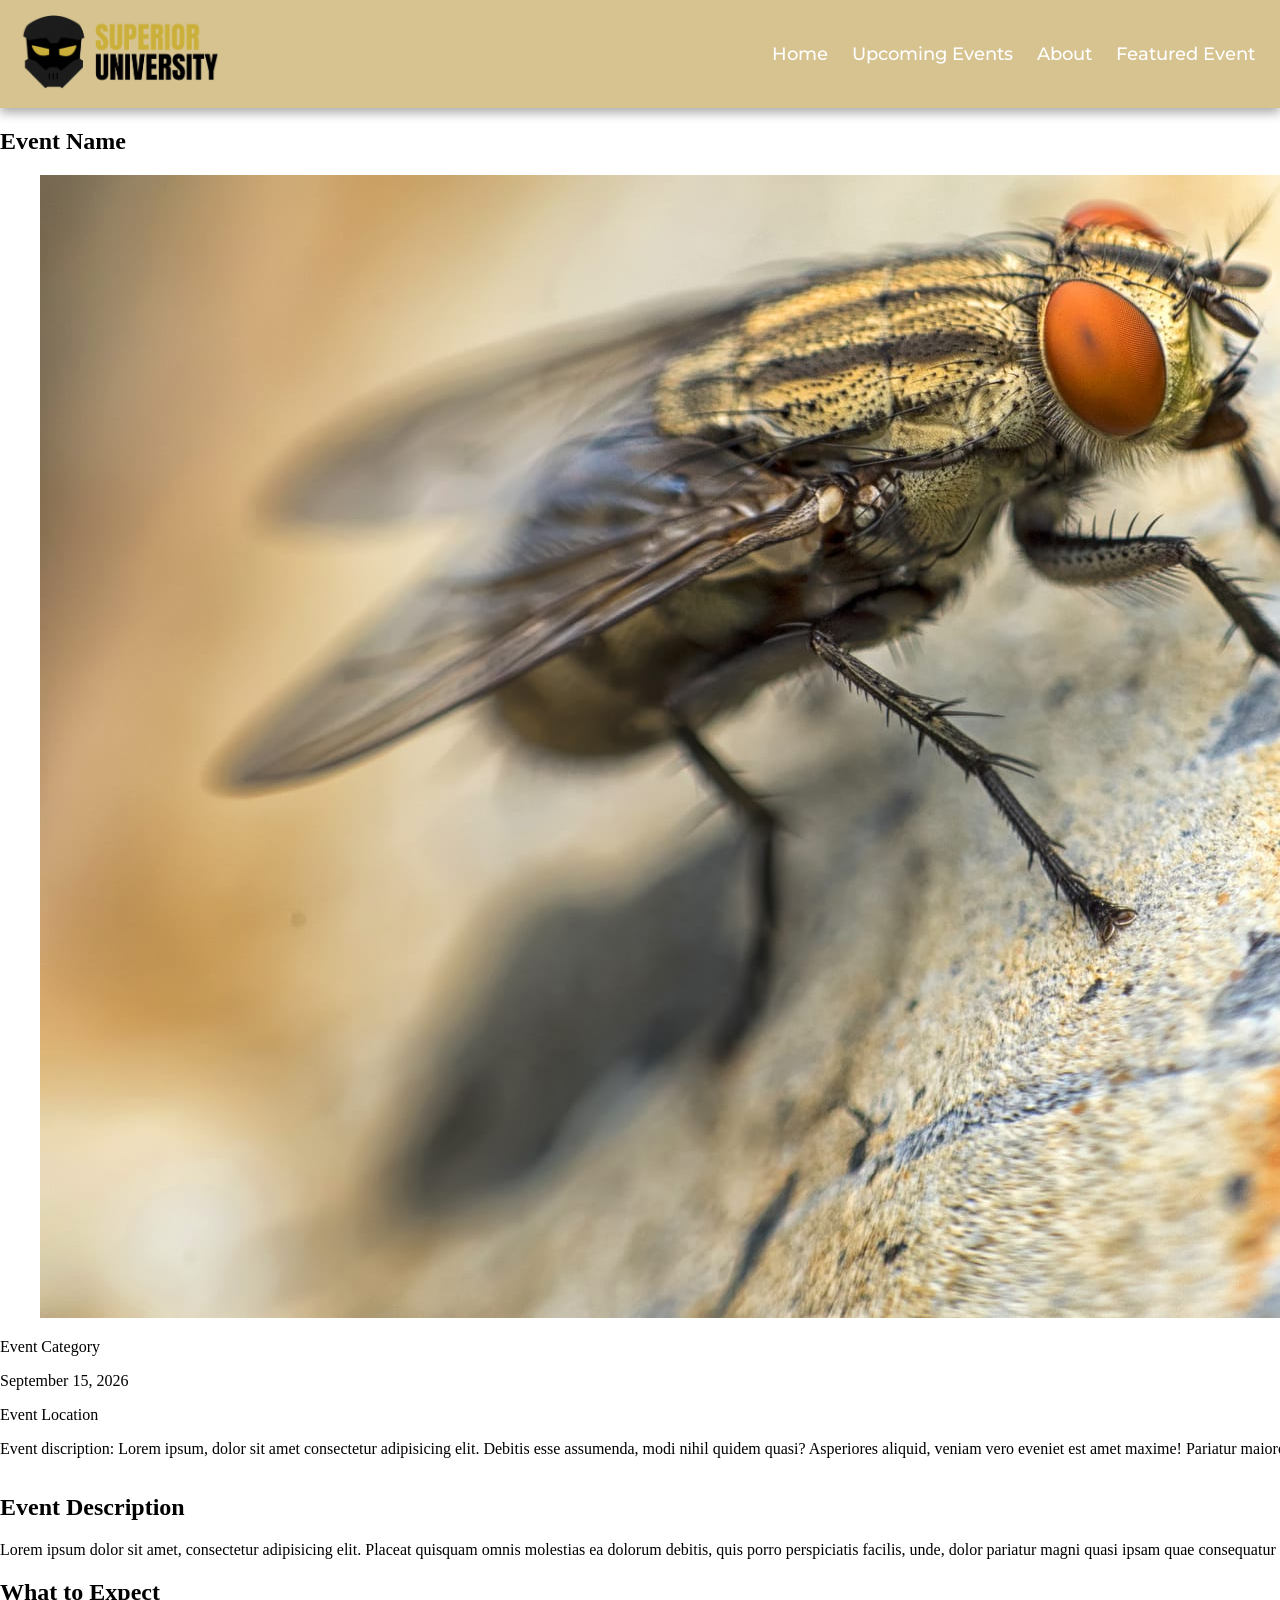
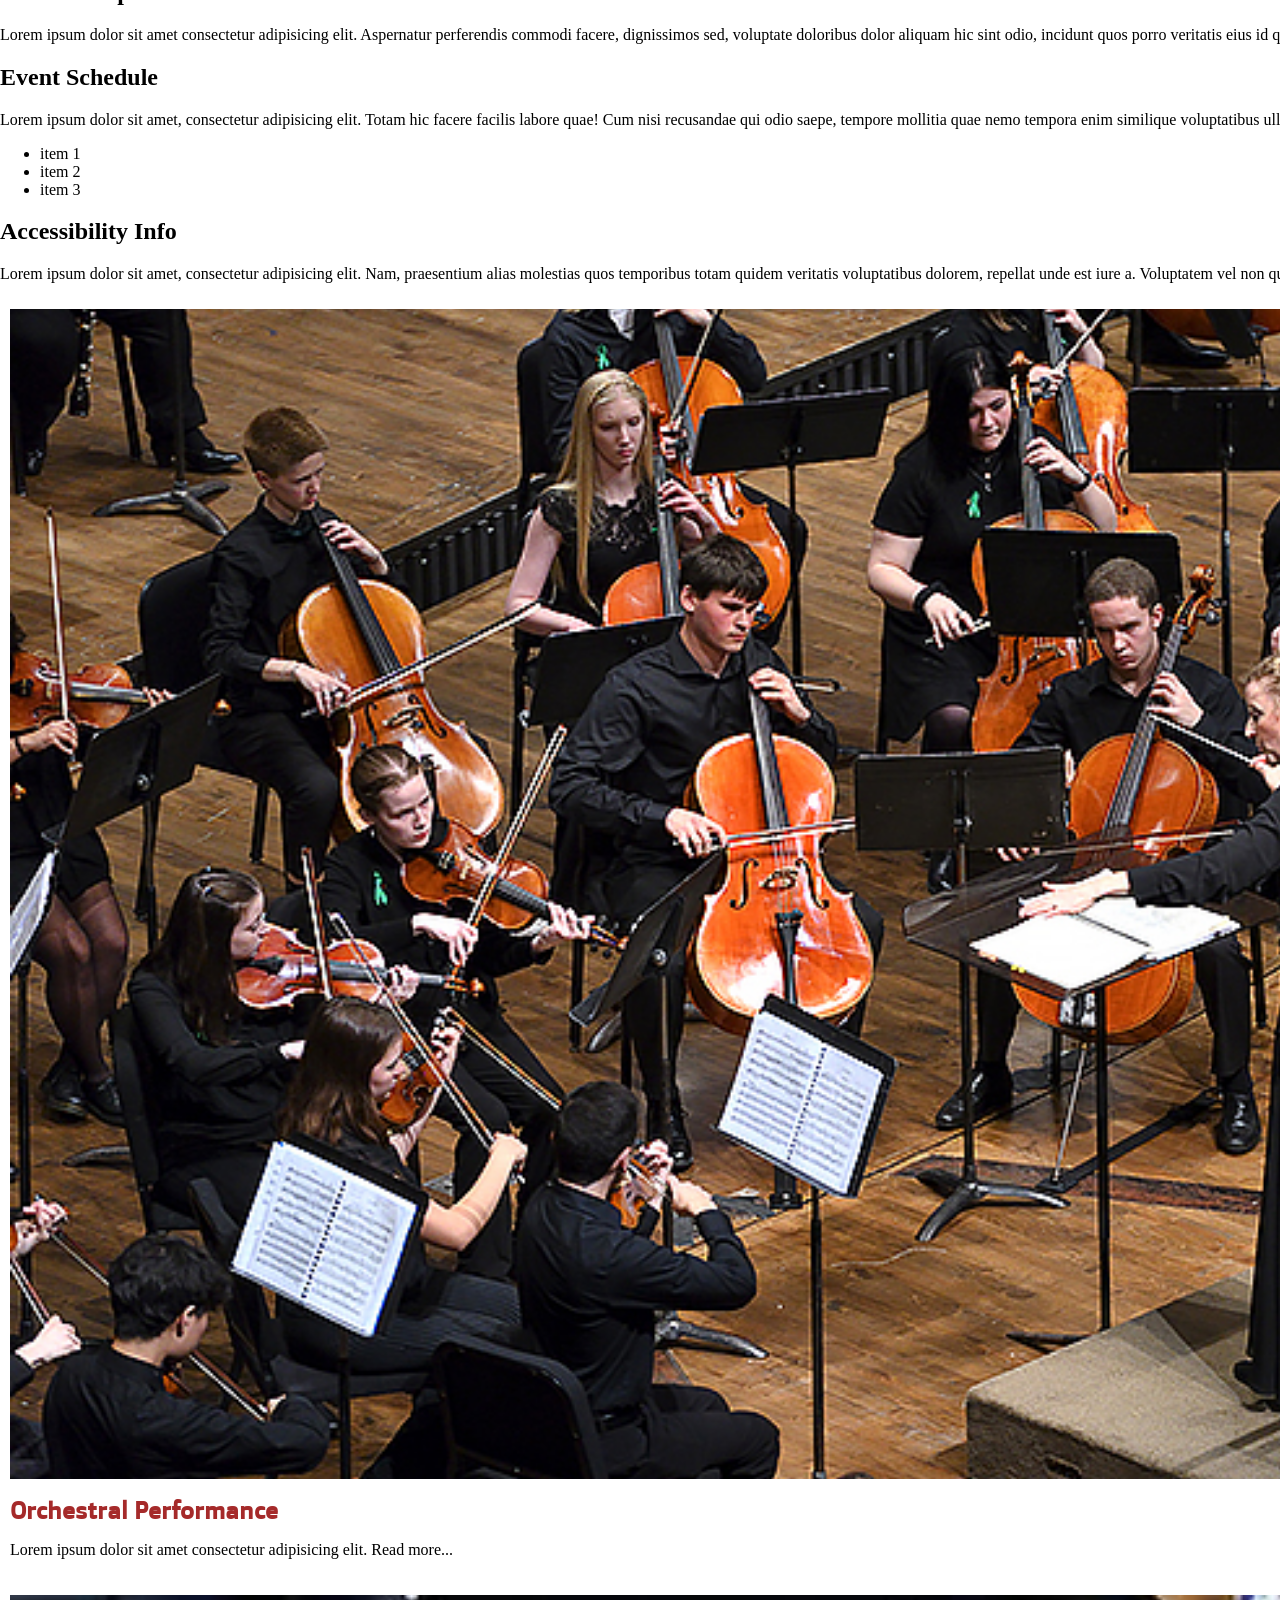
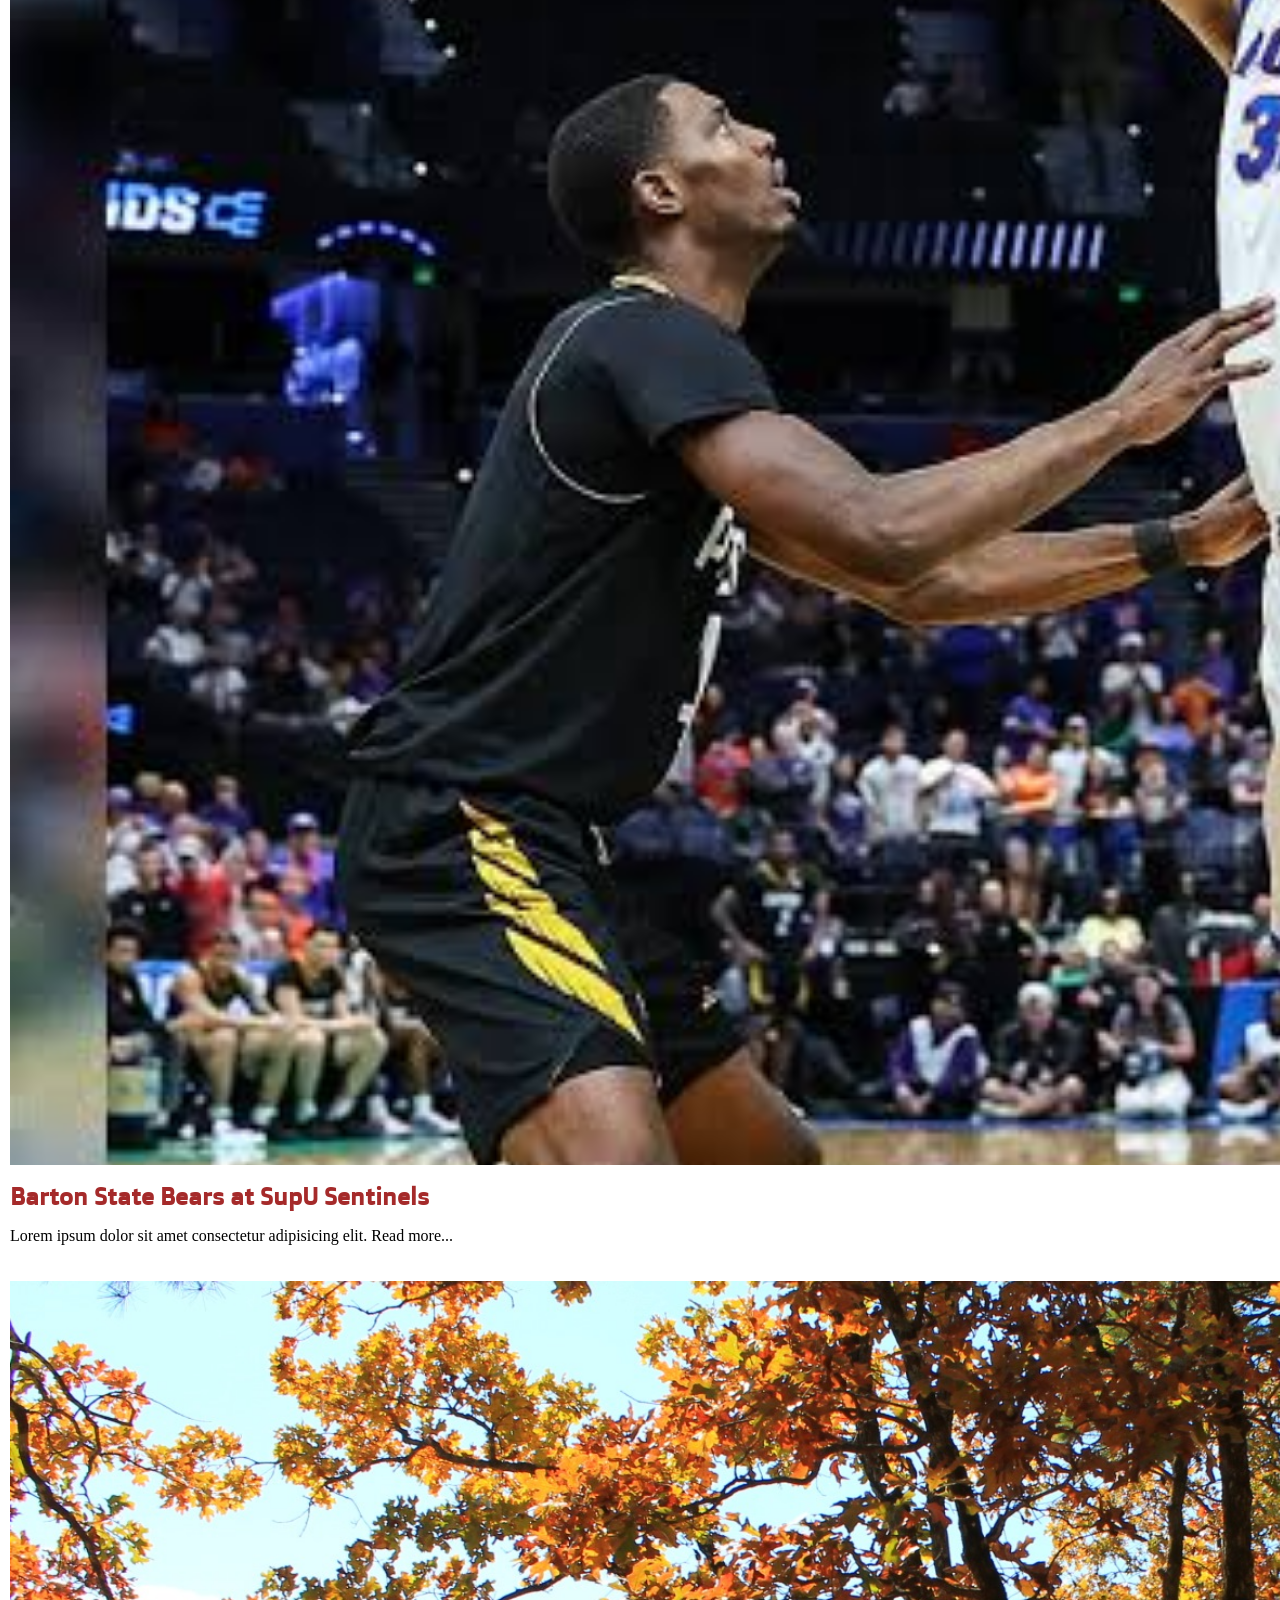
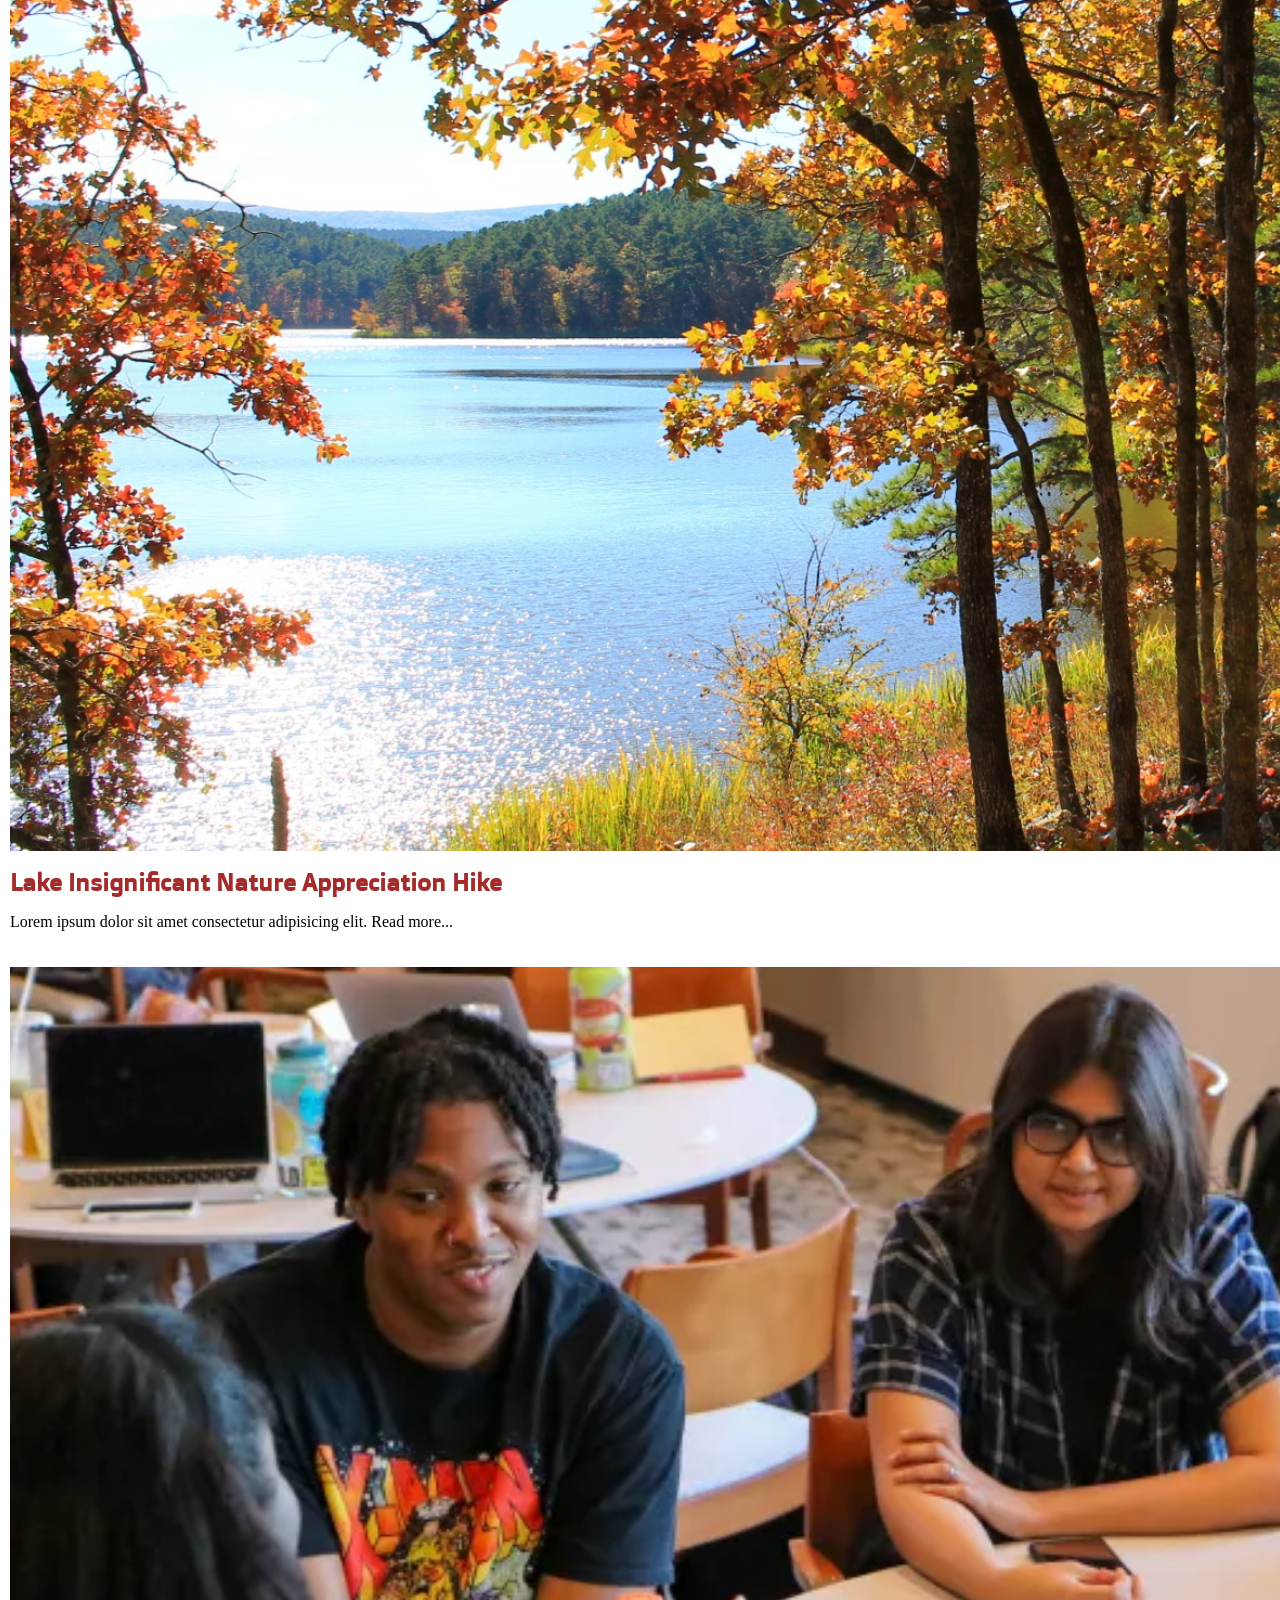
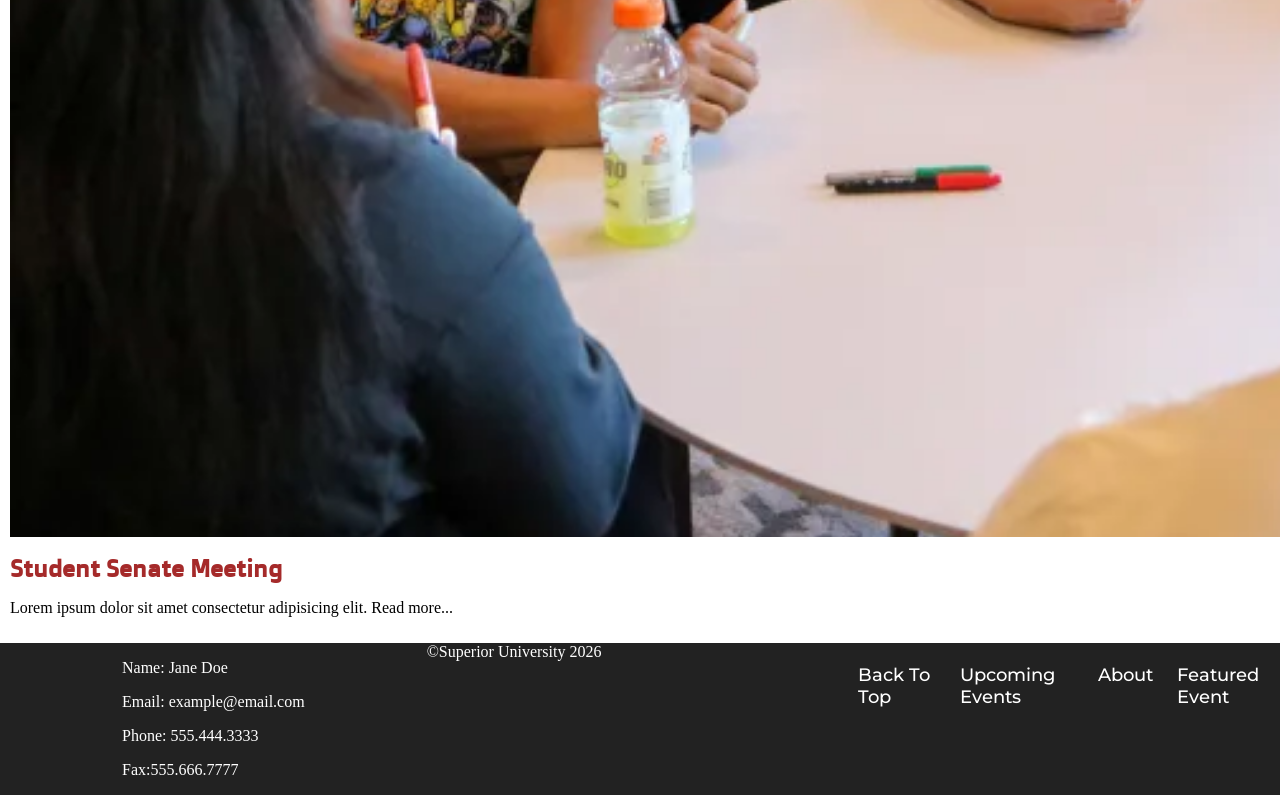
==== event.html @ ee47ea8d "Add main content column" ====
<!DOCTYPE html>
<html lang="en">

<head>

    <meta charset="UTF-8">
    <meta name="viewport" content="width=device-width, initial-scale=1.0">

    <title>Home | Superior University</title>

    <link rel="icon" type="image/png" href="images/favicon.png">
    <link rel="stylesheet" href="css/styles.css">

</head>

<body class="page-layout">

    <header>

        <nav>

            <div class="nav-logo">
                <a href="index.html" aria-label="Go to home page">

                    <img src="images/logo.png" alt="Site logo">

                </a>
            </div>

            <ul class="header-nav nav-links">
                <li><a href="#hero-section">Home</a></li>
                <li><a href="#upcoming-events">Upcoming Events</a></li>
                <li><a href="#about-section">About</a></li>
                <li><a href="event.html">Featured Event</a></li>
            </ul>

        </nav>

    </header>

    <main>

        <section class="event-intro">
            <h1>Event Name</h1>
            <figure>
                <img src="images/fly.jpg">
            </figure>
            <p>Event Category</p>
            <time datetime="2026-09-15T15:30">September 15, 2026</time>
            <p>Event Location</p>
            <p>
                Event discription: Lorem ipsum, dolor sit amet consectetur adipisicing elit.
                Debitis esse assumenda, modi nihil quidem quasi? Asperiores aliquid, veniam vero eveniet est amet
                maxime!
                Pariatur maiores architecto molestias velit nostrum unde.
            </p>
        </section>

        <section class="event-details">

            <div class="event-content-wrapper wrapper">

                <article class="event-content grid-item">

                    <!-- EVENT DESCRIPTION SECTION -->
                    <section class="event-description">

                        <h2>Event Description</h2>
                        <p>
                            Lorem ipsum dolor sit amet, consectetur adipisicing elit.
                            Placeat quisquam omnis molestias ea dolorum debitis, quis porro perspiciatis facilis, unde,
                            dolor pariatur magni quasi ipsam quae consequatur commodi totam alias?
                        </p>

                    </section>

                    <!-- WHAT TO EXPECT SECTION -->
                    <section class="expectations-section">

                        <h2>What to Expect</h2>
                        <p>
                            Lorem ipsum dolor sit amet consectetur adipisicing elit.
                            Aspernatur perferendis commodi facere, dignissimos sed, voluptate doloribus dolor aliquam
                            hic sint odio, incidunt quos porro veritatis eius id quod ullam officiis!
                        </p>

                    </section>

                    <!-- EVENT SCHEDULE SECTION -->
                    <section class="event-schedule">

                        <h2>Event Schedule</h2>
                        <p>
                            Lorem ipsum dolor sit amet, consectetur adipisicing elit.
                            Totam hic facere facilis labore quae!
                            Cum nisi recusandae qui odio saepe, tempore mollitia quae nemo tempora enim similique
                            voluptatibus ullam totam.
                        </p>

                        <ul>
                            <li>item 1</li>
                            <li>item 2</li>
                            <li>item 3</li>
                        </ul>

                    </section>

                    <!-- ACCESSIBILITY INFO -->
                    <section class="event-accessibility">

                        <h2>Accessibility Info</h2>
                        <p>
                            Lorem ipsum dolor sit amet, consectetur adipisicing elit.
                            Nam, praesentium alias molestias quos temporibus totam quidem veritatis voluptatibus
                            dolorem, repellat unde est iure a.
                            Voluptatem vel non quaerat temporibus laboriosam?
                        </p>

                    </section>

                    <section class="related-events-section">

                        <!-- ORCHESTRAL PERFORMANCE EVENT -->
                        <article class="grid-item event-card-wrapper unfeatured-event">

                            <div class="event-card">

                                <figure>

                                    <img src="images/orchestra.jpg" alt="A woman conducting a symphonic orchestra">

                                </figure>

                                <div class="event-text">
                                    <h2><a href="#">Orchestral Performance</a></h2>
                                    <p>
                                        Lorem ipsum dolor sit amet consectetur adipisicing elit.
                                        <a href="#" class="read-links">Read more...</a>
                                    </p>
                                </div>
                            </div>

                        </article>

                        <!-- BASKETBALL GAME EVENT -->
                        <article class="grid-item event-card-wrapper unfeatured-event">

                            <div class="event-card">

                                <figure>

                                    <img src="images/basketball.jpeg"
                                        alt="Two basketball players on opposing teams, the Sentinels player with the ball">

                                </figure>

                                <div class="event-text">
                                    <h2><a href="#">Barton State Bears at SupU Sentinels</a></h2>
                                    <p>
                                        Lorem ipsum dolor sit amet consectetur adipisicing elit.
                                        <a href="#" class="read-links">Read more...</a>
                                    </p>
                                </div>
                            </div>

                        </article>

                        <!-- GROUP HIKE EVENT -->
                        <article class="grid-item event-card-wrapper unfeatured-event">

                            <div class="event-card">

                                <figure>

                                    <img src="images/hike.jpg" alt="A landscape of a forest around a lake in autumn">

                                </figure>

                                <div class="event-text">
                                    <h2><a href="#">Lake Insignificant Nature Appreciation Hike</a></h2>
                                    <p>
                                        Lorem ipsum dolor sit amet consectetur adipisicing elit.
                                        <a href="#" class="read-links">Read more...</a>
                                    </p>
                                </div>

                            </div>

                        </article>

                        <!-- STUDENT SENATE MEETING EVENT -->
                        <article class="grid-item event-card-wrapper unfeatured-event">

                            <div class="event-card">

                                <figure>

                                    <img src="images/senate.webp"
                                        alt="Students sitting around a table talking together">

                                </figure>

                                <div class="event-text">
                                    <h2><a href="#">Student Senate Meeting</a></h2>
                                    <p>
                                        Lorem ipsum dolor sit amet consectetur adipisicing elit.
                                        <a href="#" class="read-links">Read more...</a>
                                    </p>
                                </div>

                            </div>

                        </article>

                    </section>

                </article>

            </div>

        </section>


    </main>

    <footer>

        <div class="footer-grid-container">

            <div class="contacts-card-wrapper">

                <div class="grid-item contacts-card">

                    <p><span>Name: </span>Jane Doe</p>
                    <p><span>Email: </span>example@email.com</p>
                    <p><span>Phone: </span>555.444.3333</p>
                    <p><span>Fax:</span>555.666.7777</p>

                </div>

            </div>

            <div class="grid-item copyright-card">

                &copy;Superior University 2026

            </div>

            <div class="grid-item navbar-card">

                <ul class="footer-nav nav-links">
                    <li><a href="#hero-section">Back to Top</a></li>
                    <li><a href="#upcoming-events">Upcoming Events</a></li>
                    <li><a href="#about-section">About</a></li>
                    <li><a href="event.html">Featured Event</a></li>
                </ul>

            </div>

        </div>

    </footer>

</body>

</html>
---- css/styles.css ----
@import url('https://fonts.googleapis.com/css2?family=Doppio+One&family=Montserrat:ital,wght@0,100..900;1,100..900&family=Roboto:ital,wght@0,100..900;1,100..900&display=swap');

/* PAGE LAYOUT STYLING */
.page-layout {

  padding: 0;
  margin: 0;

  grid-template-areas:
    "navbar"
    "page-content"
    "footer";

}

/* HEADER STYLING */
header {

  grid-area: navbar;
  display: flex;
  position: sticky;
  top: 0;
  z-index: 1000;

}

nav {

  /* Box Model + Dimensions */
  padding: 15px 20px;
  width: 100%;
  display: flex;
  align-items: center;
  box-shadow: 0 5px 10px #00000054;

  /* Colors + Backgrounds */
  background-color: #d6c390;

}

.nav-logo img {

  width: 200px;
  /* placeholder value */

}

/* nav-logo hover? */

.nav-links {

  /* Box Model + Dimensions */
  display: flex;
  gap: 1.5rem;
  padding: 5px;
  justify-content: center;

  /* Typography + Text Styling*/
  list-style: none;

}

.header-nav {

  margin: 0 0 0 auto;

}

.nav-links a {

  /* Typography + Text Styling */
  font-family: 'Montserrat', Arial, Helvetica, sans-serif;
  font-weight: 500;
  font-size: large;
  text-transform: capitalize;
  text-decoration: none;
  color: white;
  animation: filter 0.7s ease;

}

.nav-links a:hover {

  filter: brightness(0.8);

}

/* MAIN CONTENT STYLING */
main {

  display: grid;
  grid-area: page-content;
  grid-template-areas:
    "hero-section"
    "upcoming-events"
    "about-section";

}

.grid-item {

  position: relative;
  overflow: hidden;

}

/* HERO SECTION STYLING */
.hero-section {

  padding: 0;
  margin: 30px 60px 15px;
  max-height: 400px;

  display: grid;
  grid-area: hero-section;
  grid-template-columns: minmax(0 1fr) minmax(0 3fr);
  grid-template-areas:
    "hero-img hero-text";
  column-gap: 40px;

  background-color: #1d1d1d;

}

.hero-img-wrapper {

  margin: 0;
  padding: 0;

  display: block;
  width: 100%;
  height: 100%;

  grid-area: hero-img;

}

.hero-img-wrapper img {

  display: block;
  width: 100%;
  height: 100%;
  object-fit: cover;

}

.hero-text-wrapper {

  grid-area: hero-text;
  display: block;
  color: white;

}

/* UPCOMING EVENTS STYLING */
.upcoming-events {

  display: grid;
  padding: 0;
  margin: 30px 120px 15px;
  width: calc(100% - 240px);


  grid-area: upcoming-events;
  grid-template-columns: repeat(4, 1fr);
  grid-template-rows: repeat(4, minmax(0, 1fr));
  column-gap: 40px;

}

.event-card-wrapper {

  display: block;
  width: 100%;
  height: 100%;
  padding: 10px;

}

#featured-event {

  grid-column: 1 / span 4;
  grid-row: 1 / span 4;

}

#featured-event figure {

max-height: 300px;

}

.unfeatured-event {

  grid-column: auto;
  grid-row: auto;

}

.event-card {

  display: flex;
  flex-direction: column;
  gap: 1rem;
  height: 100%;
  justify-content: top;

}

.event-card figure {

  width: 100%;
  aspect-ratio: 16 / 9;
  margin: 0;
  overflow: hidden;

}

.event-card figure img {

  display: block;
  width: 100%;
  height: 100%;
  object-fit: cover;

}

.event-text h2 {

  margin: 0;

}

.event-text h2 a {

  text-decoration: none;
  font-family: 'Doppio One', Arial, Helvetica, sans-serif;
  color: brown;

}

.event-text p a {

  text-decoration: none;
  color: black;

}

/* ABOUT SECTION STYLING */
.about-section-wrapper {

  background-color: #d6c390;

}

.about-section {

  display: grid;
  margin: 15px 60px 30px;
  grid-area: about-section;
  grid-template-columns: 2fr 1fr;
  column-gap: 20px;

}

.benefits-grid-container {

  display: grid;
  grid-column: 2;
  grid-row: 1;
  grid-template-rows: repeat(3, 1fr);

}

.about-card {

  grid-column: 1;
  grid-row: 1;
  display: block;

}

.benefit-card {

  display: block;

}

/* FOOTER STYLING */
footer {

  grid-area: footer;
  background-color: #222222;
  gap: 10px;
  color: white;

}

.footer-grid-container {

  display: grid;
  grid-template-columns: repeat(3, 1fr);

}

.contacts-card-wrapper {

  display: flex;
  grid-column: 1;
  align-items: center;
  justify-content: center;

}

.copyright-card {

  grid-column: 2;

}

.navbar-card {

  display: flex;
  flex-direction: column;
  grid-column: 3;

}

/* MEDIA QUERIES */
@media (max-width: 700px) {

  .upcoming-events {

    width: calc(100% - 30px);
    margin: 30px 15px 15px;
    grid-template-columns: 1fr;
    grid-template-rows: none;

  }

  #featured-event {

    grid-column: auto;
    grid-row: auto;

  }

}
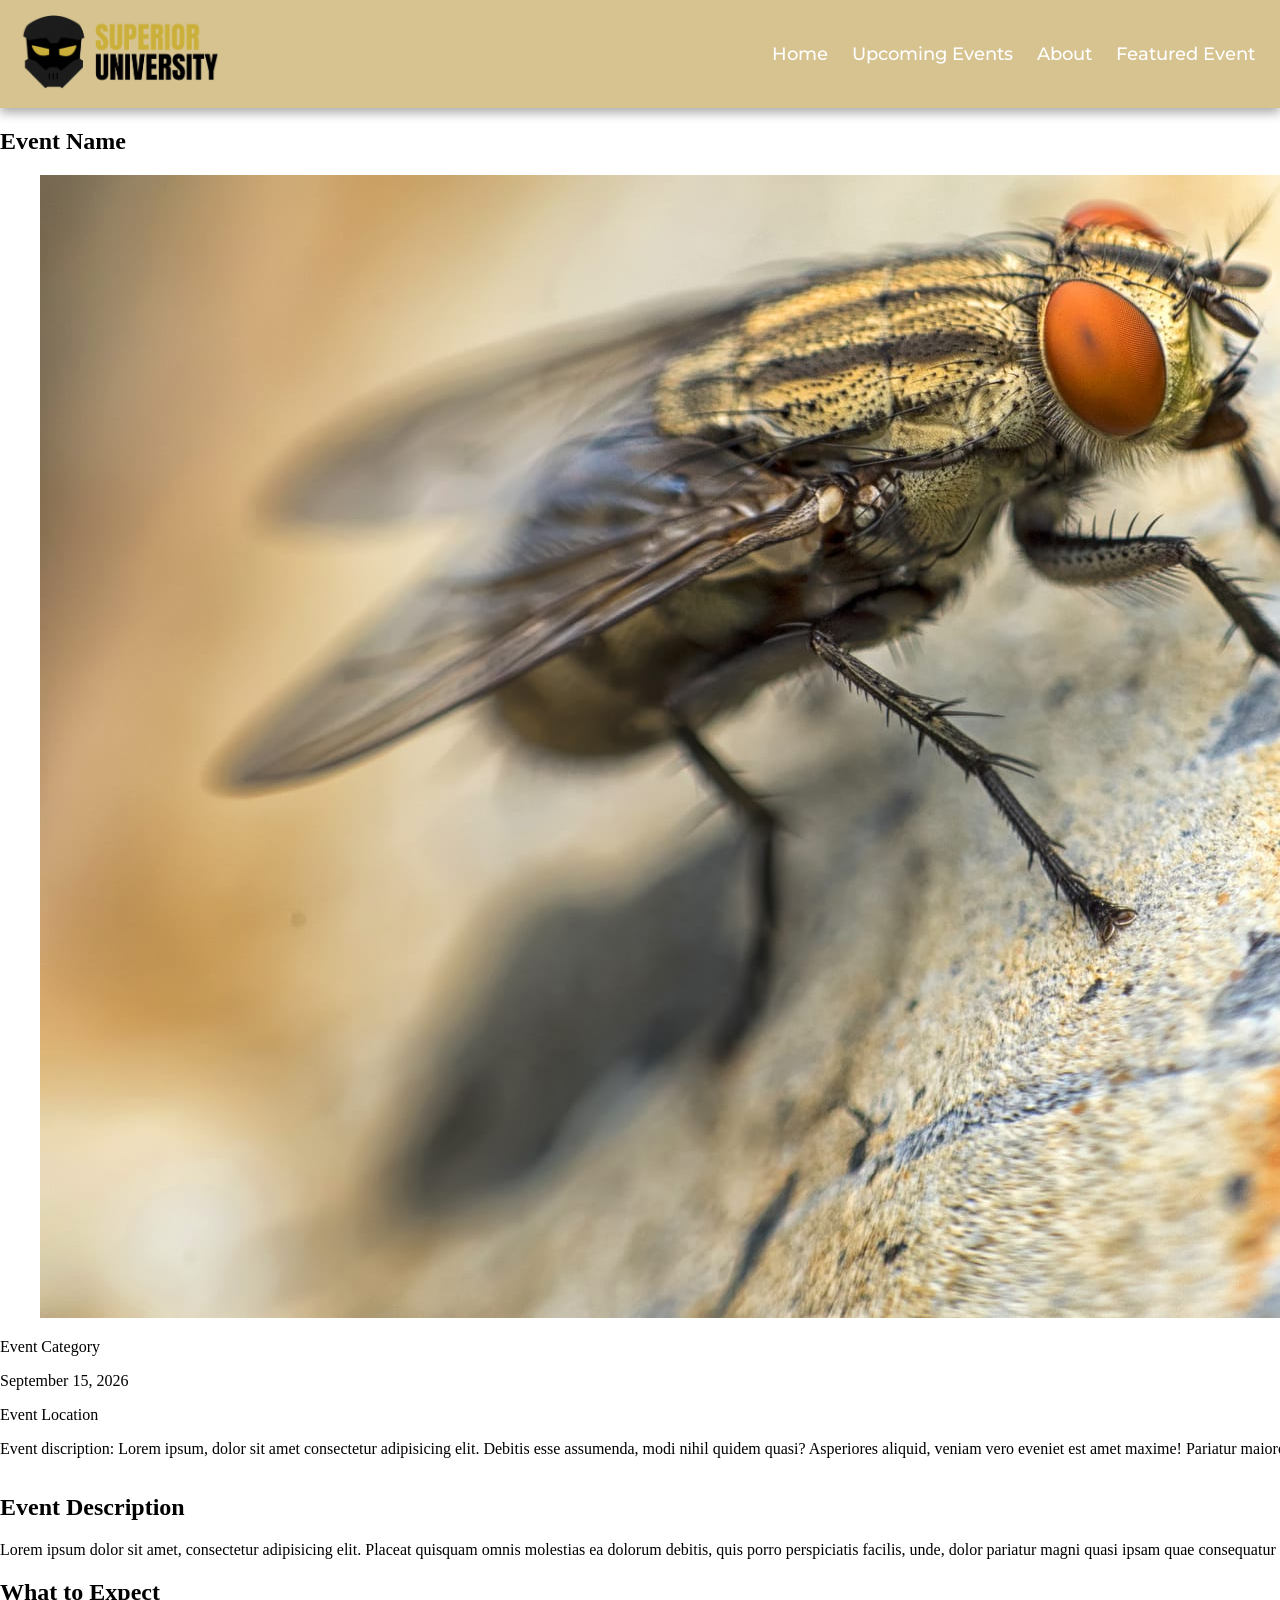
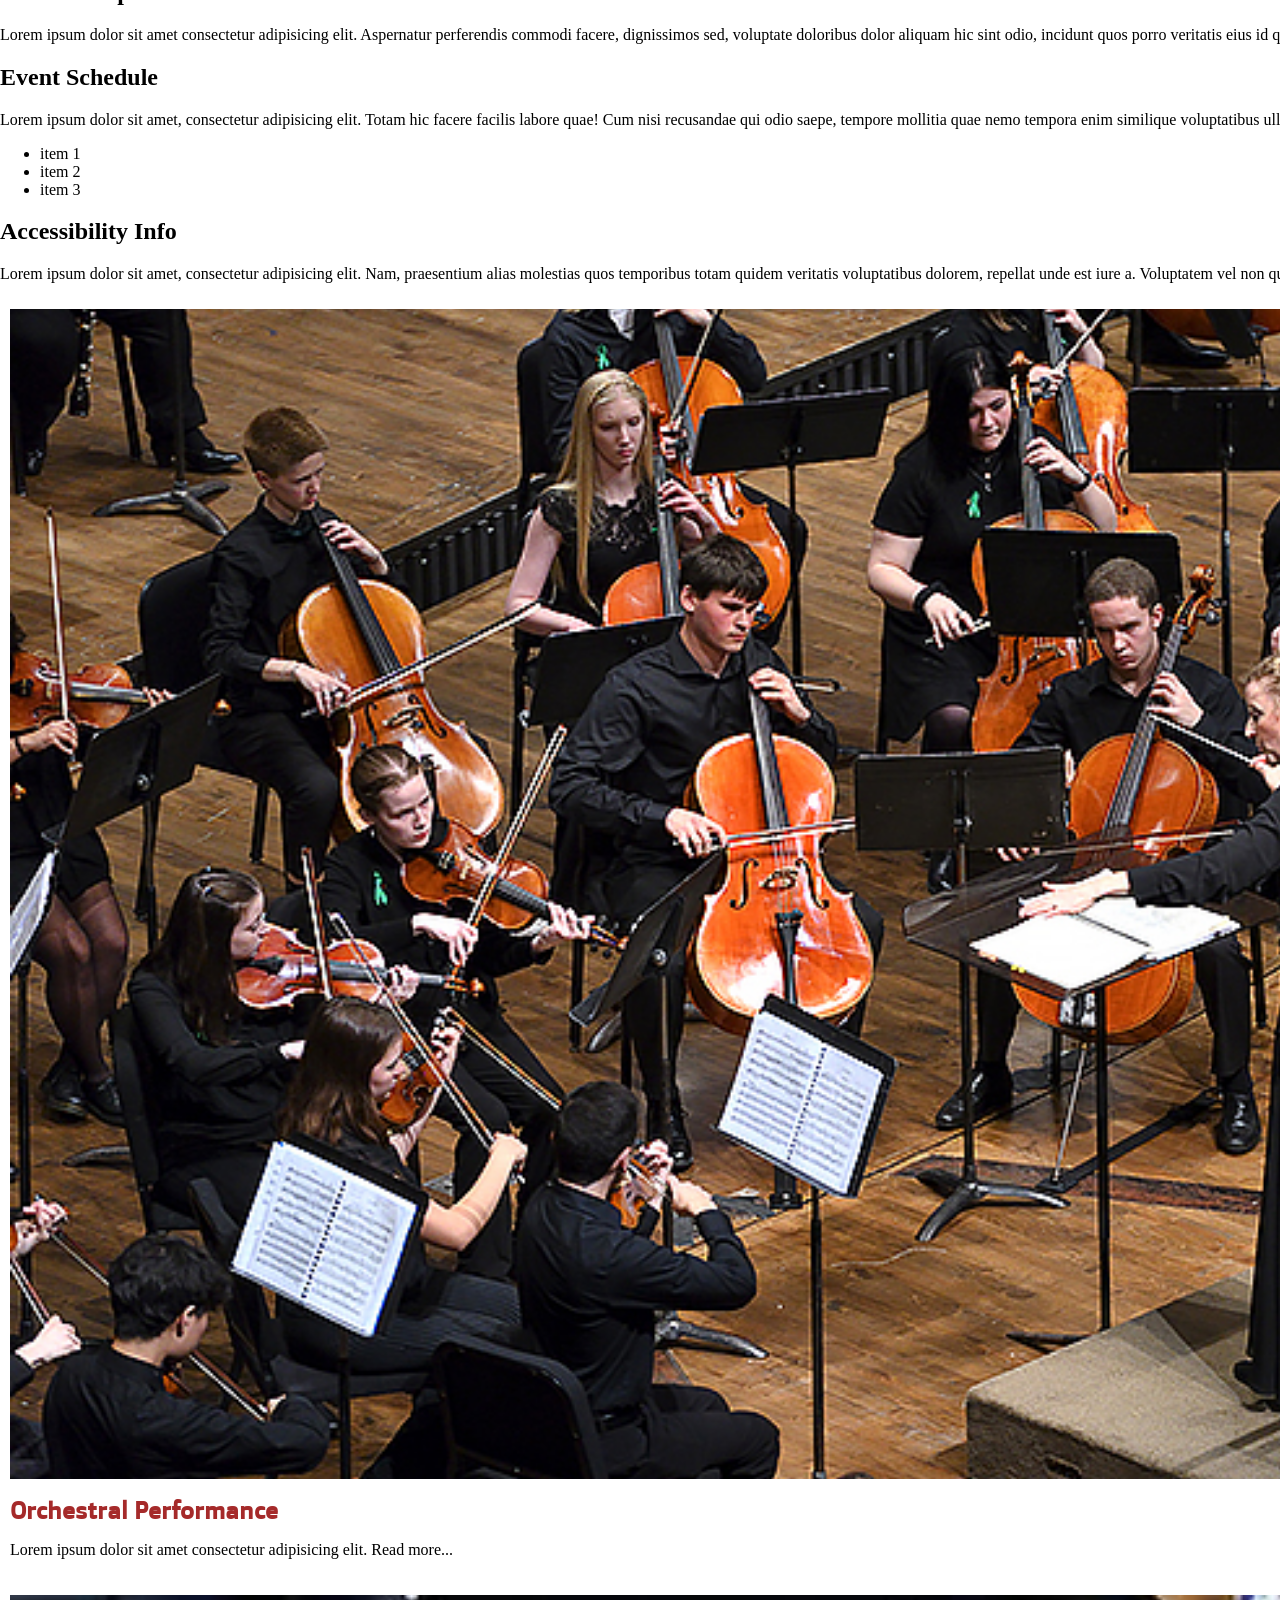
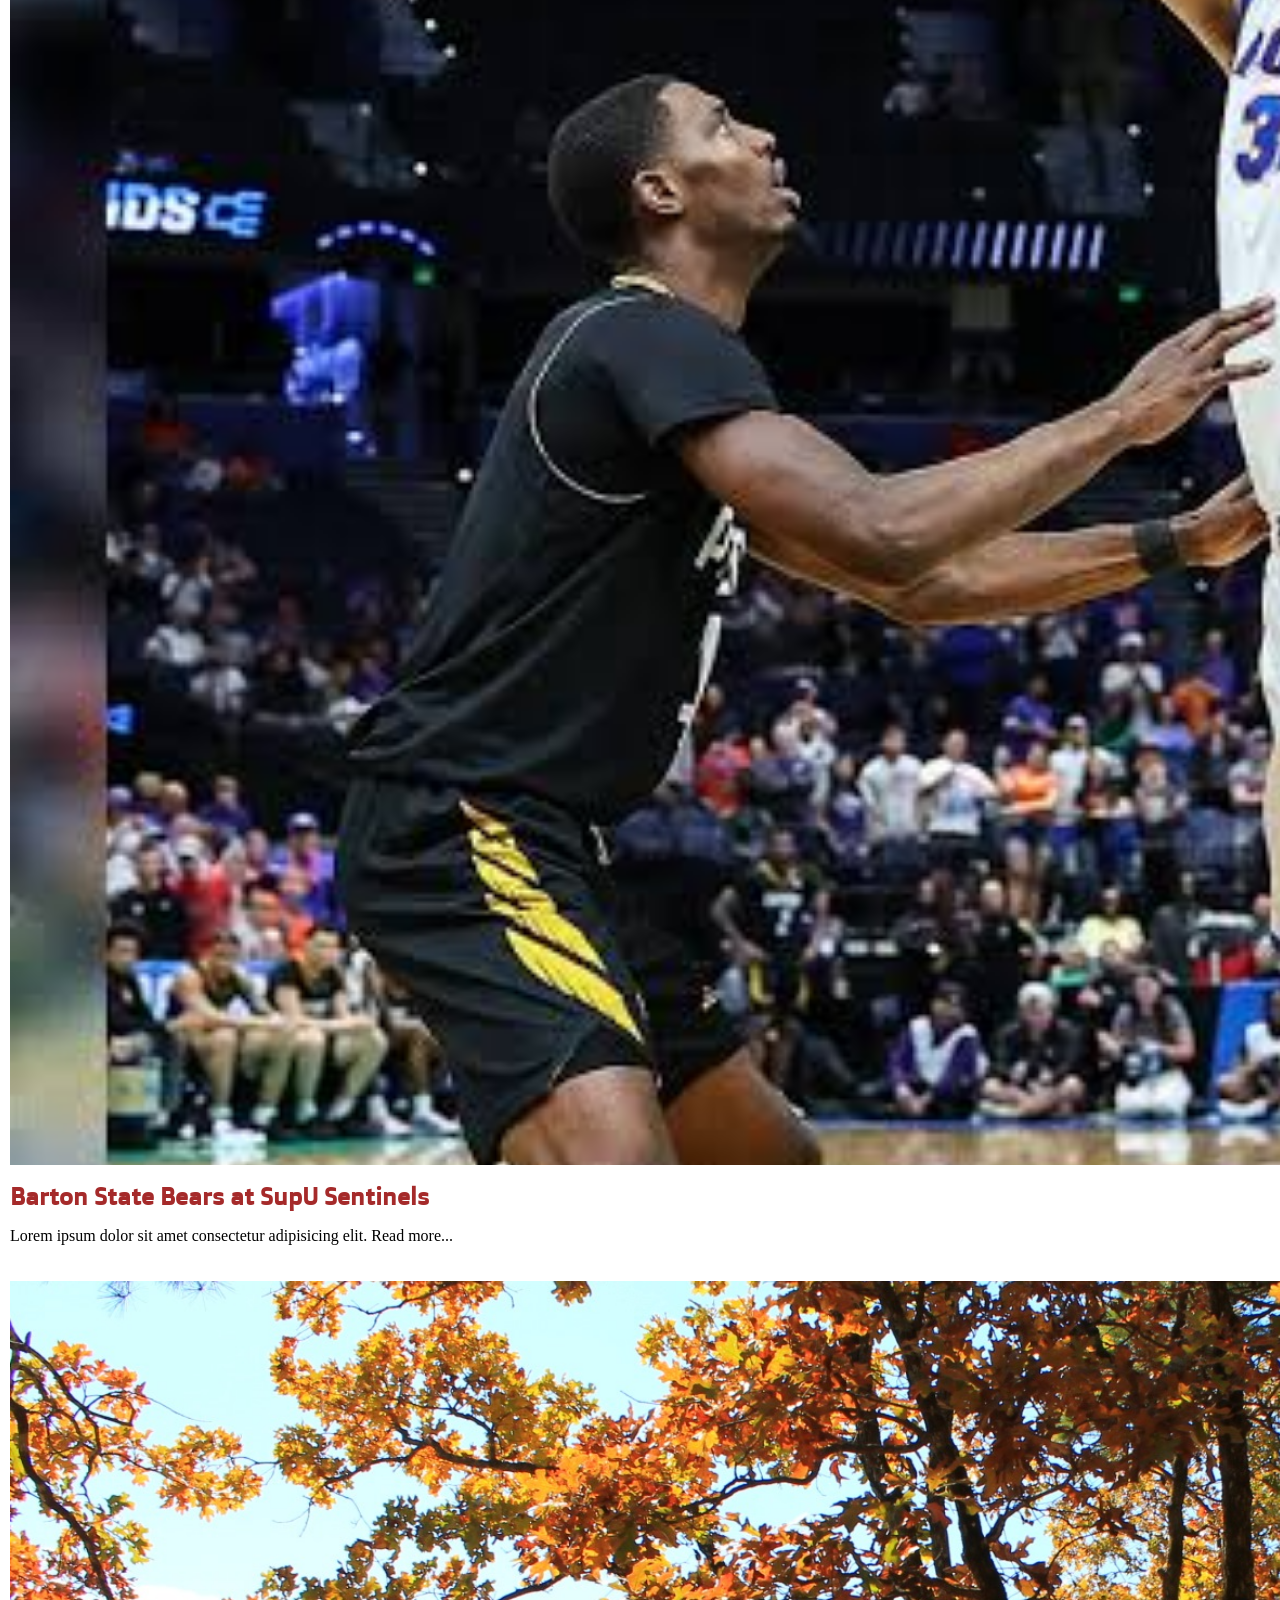
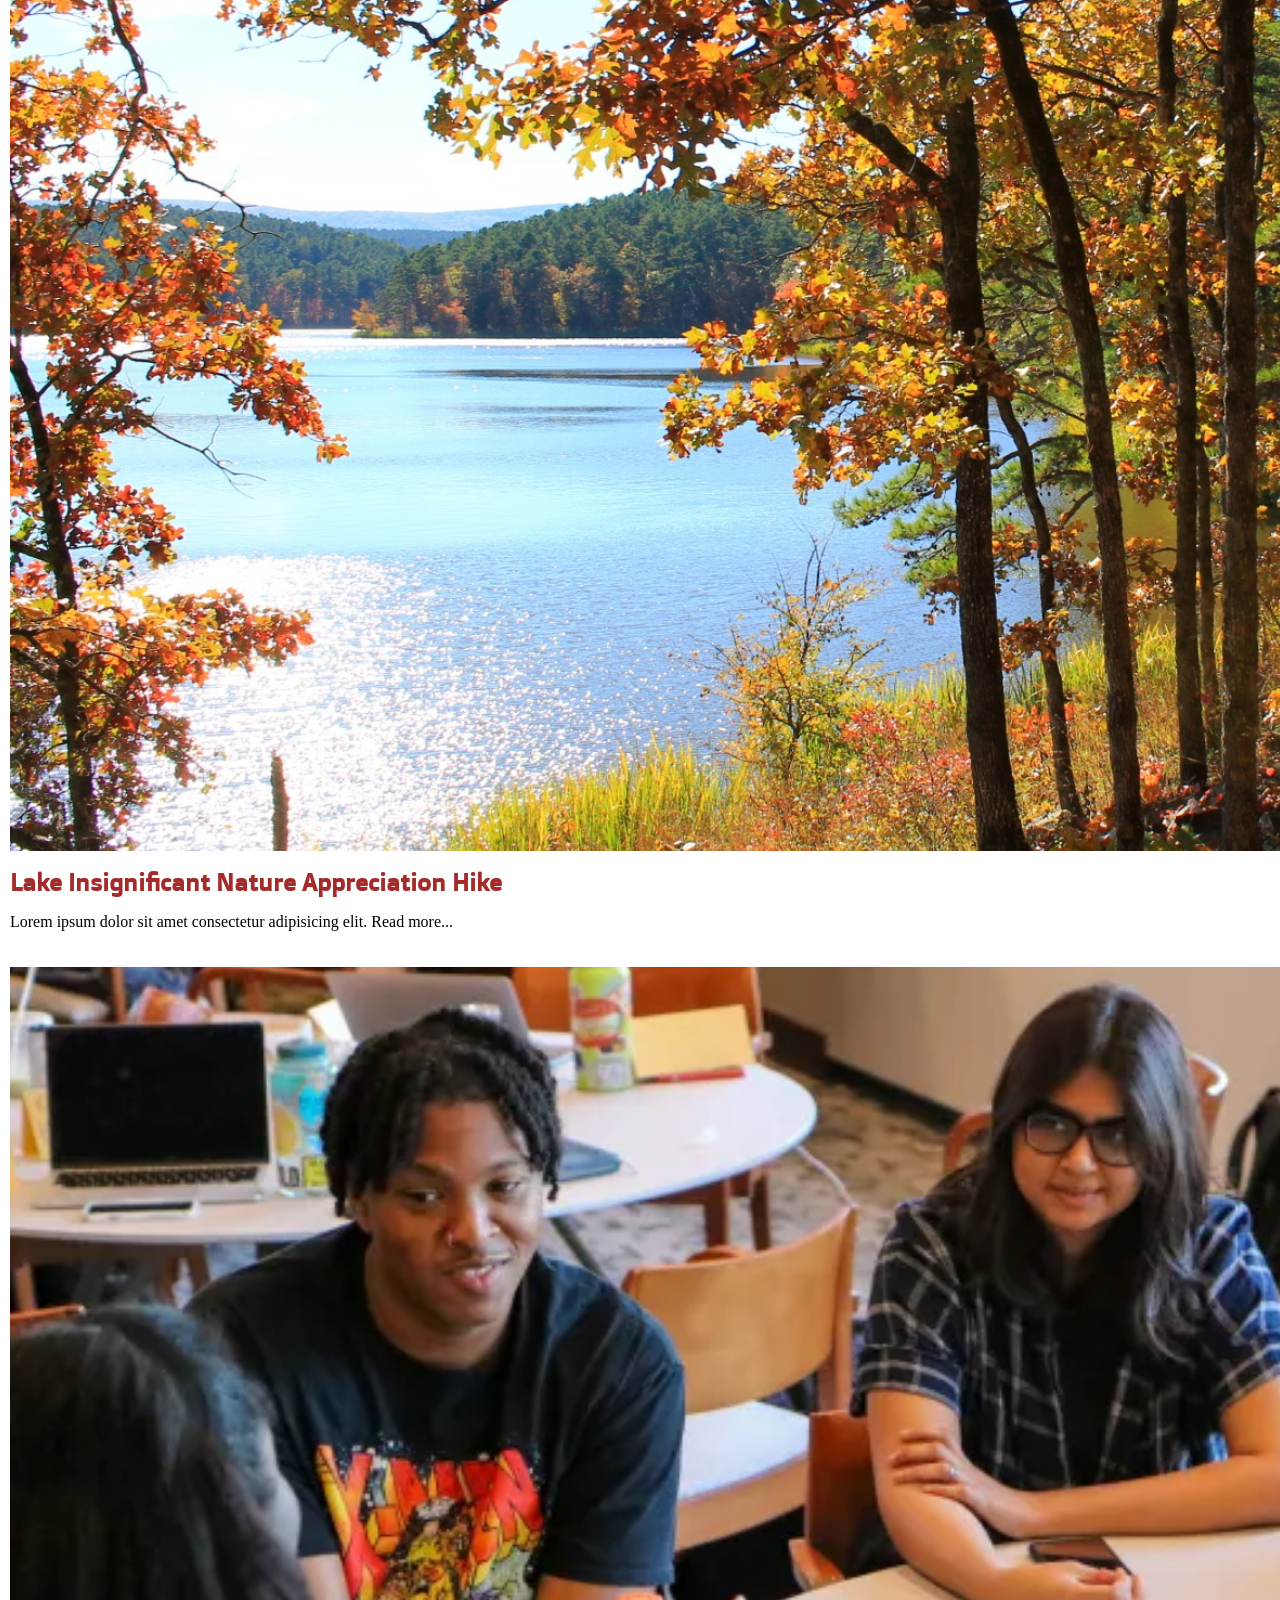
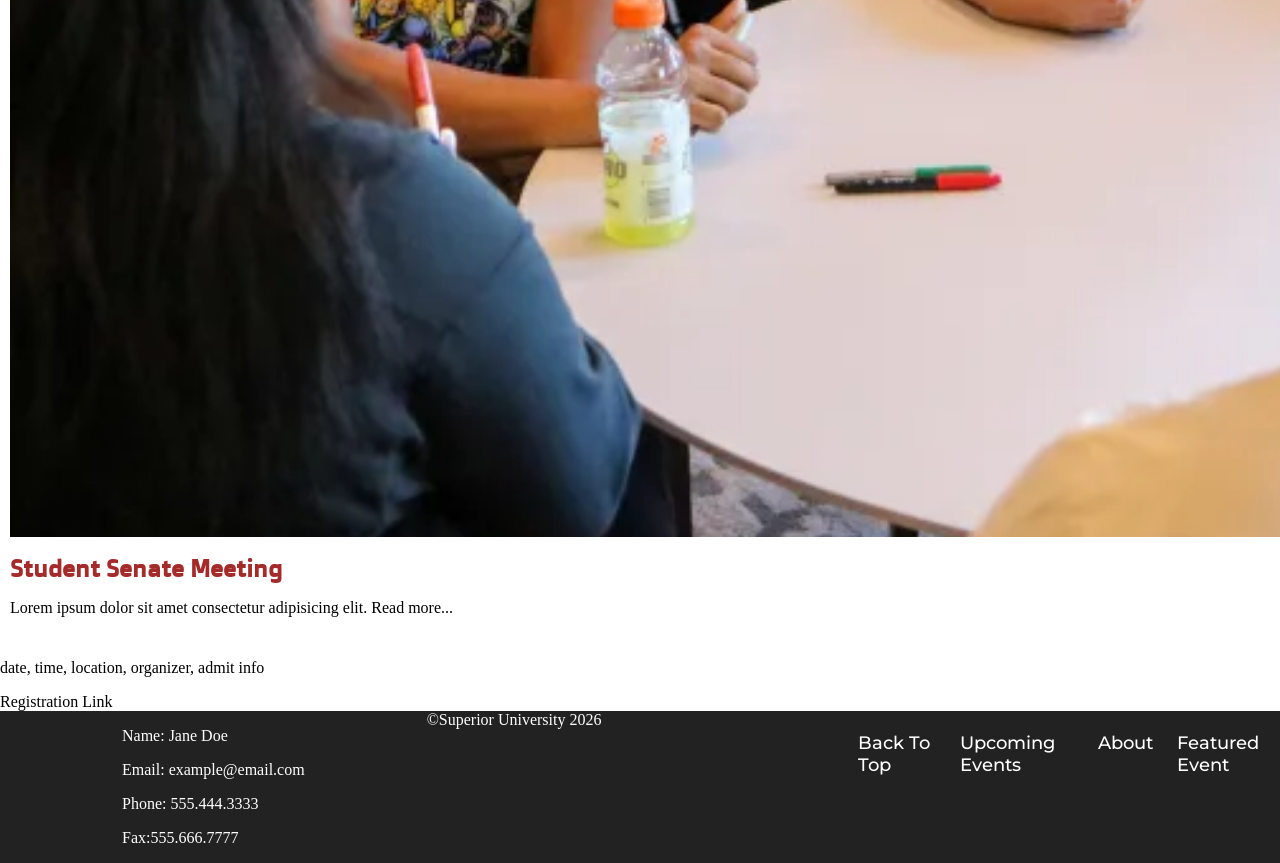
==== commit e3cada58: "Add sidebar HTML basics" ====
--- a/event.html
+++ b/event.html
@@ -218,6 +218,17 @@
 
             </div>
 
+            <div class="event-aside-wrapper wrapper">
+
+                <aside class="event-aside grid-item">
+
+                    <p> date, time, location, organizer, admit info</p>
+                    <a class="btn">Registration Link</a>
+
+                </aside>
+
+            </div>
+
         </section>
 
 
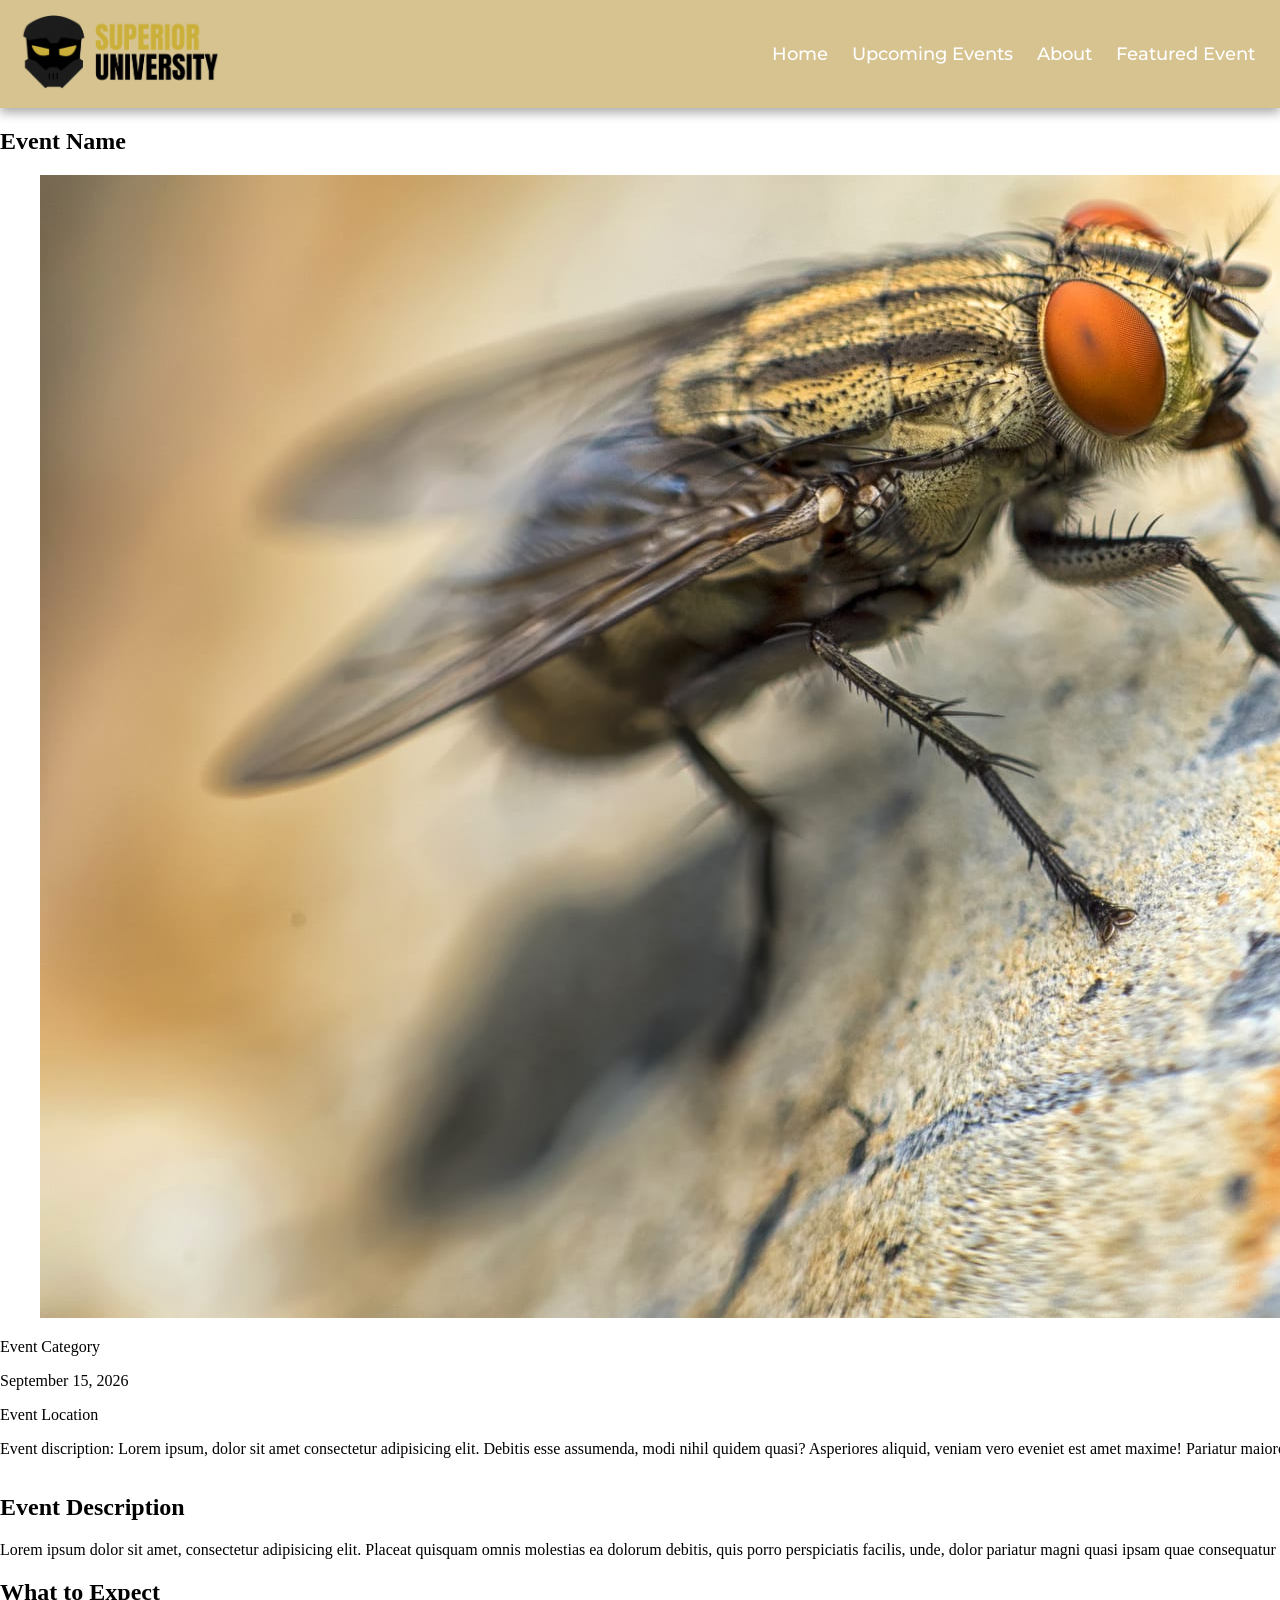
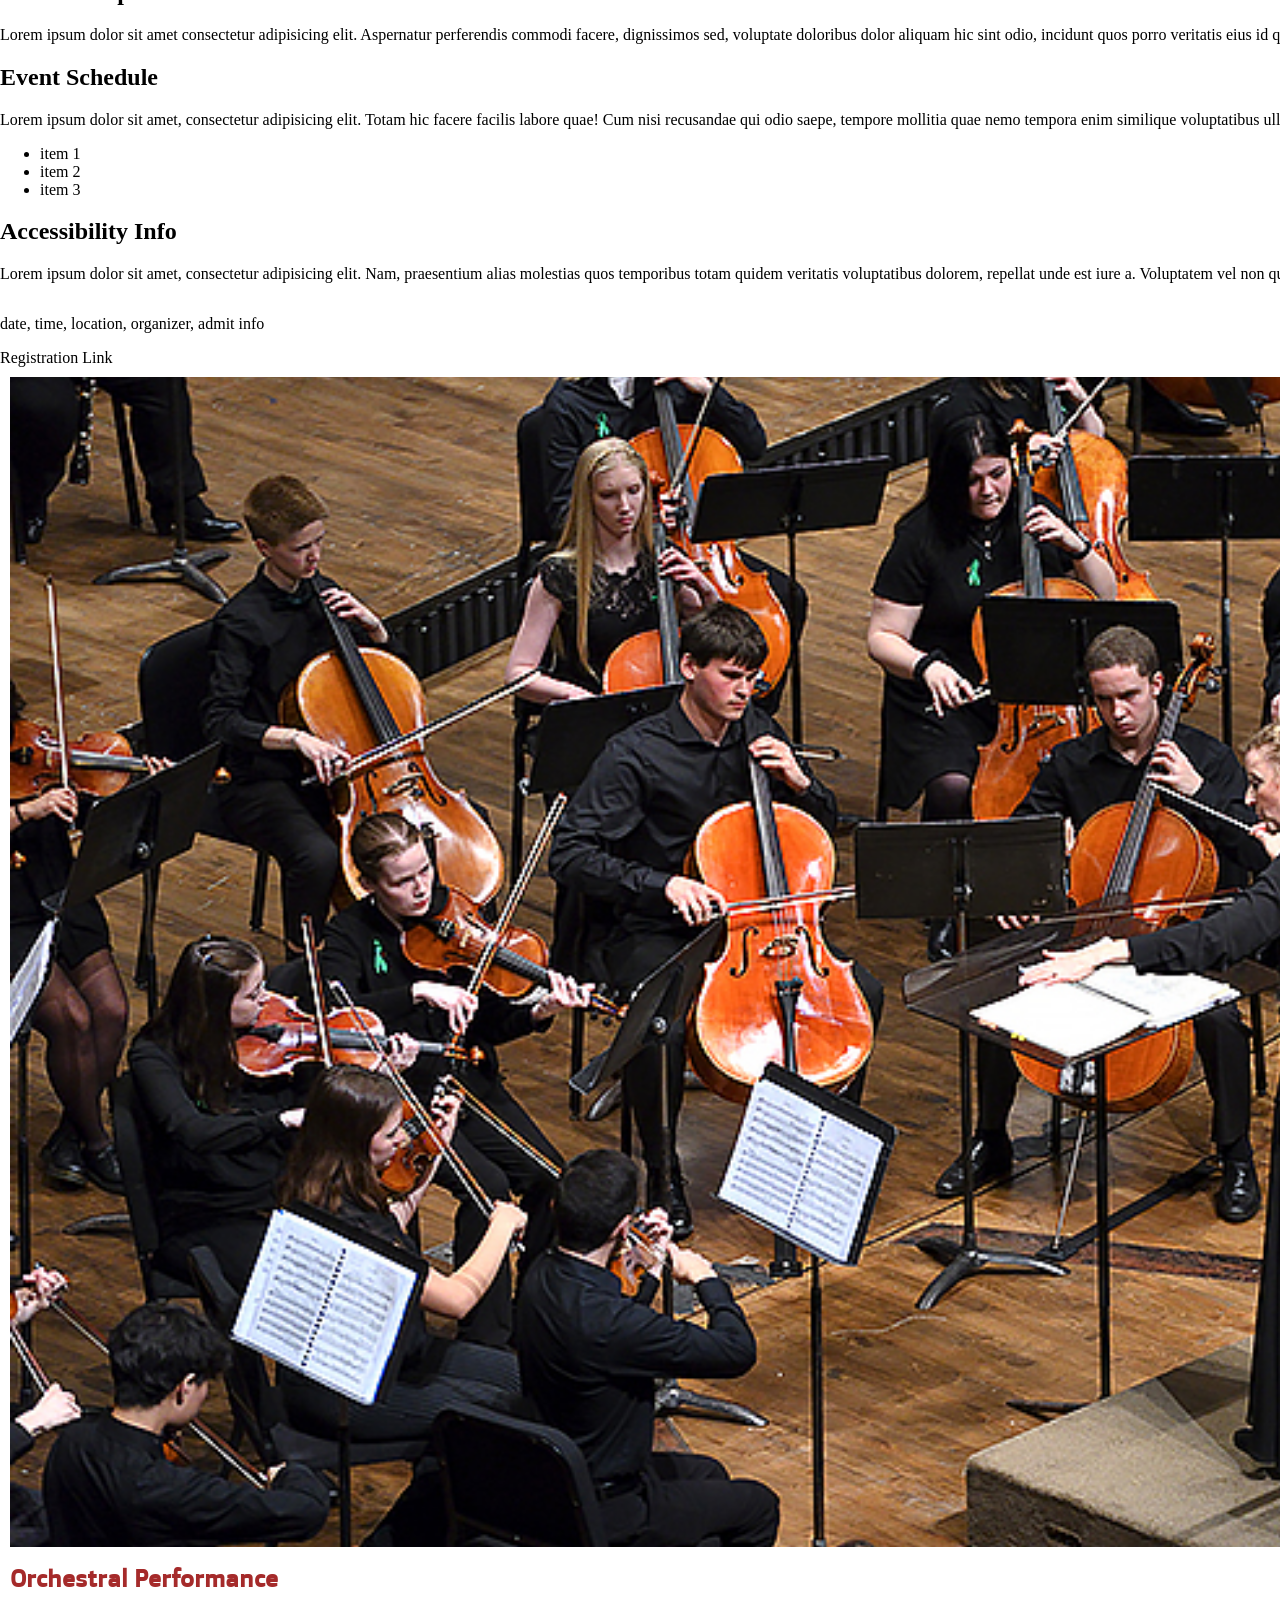
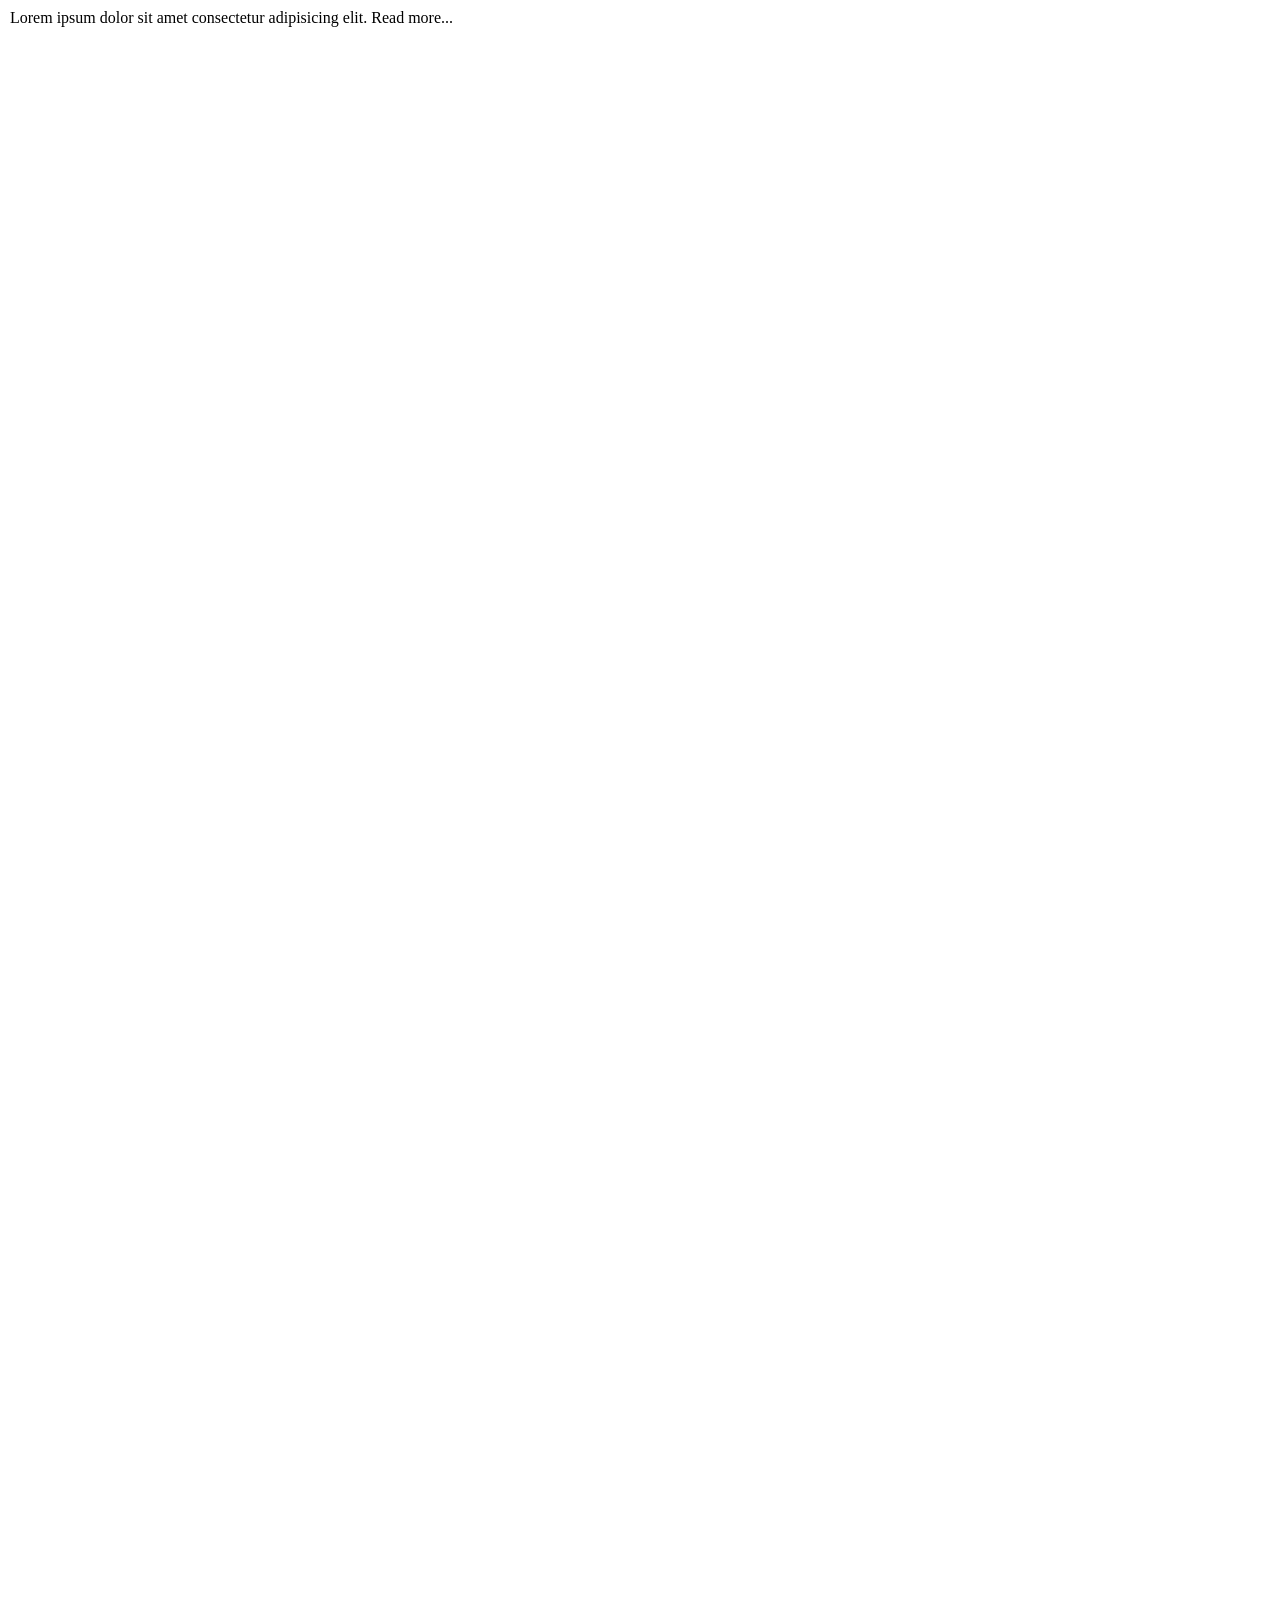
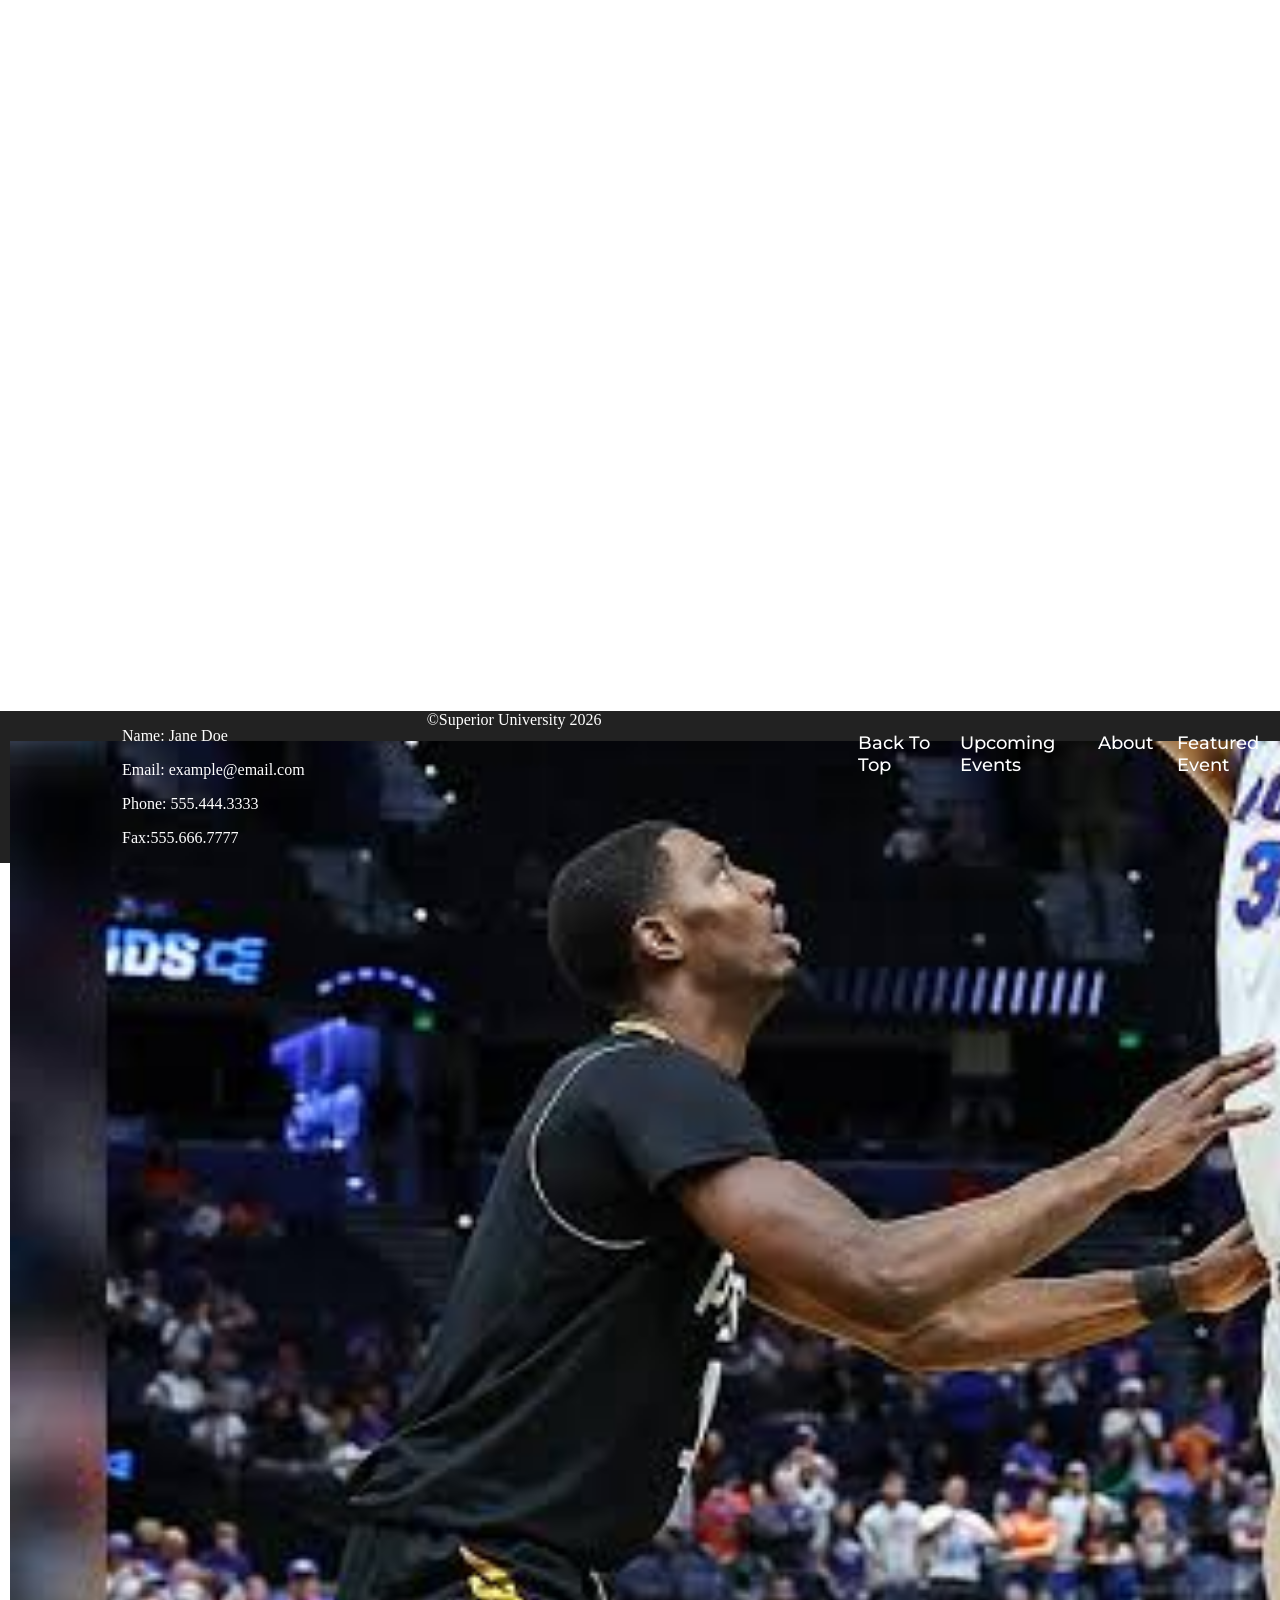
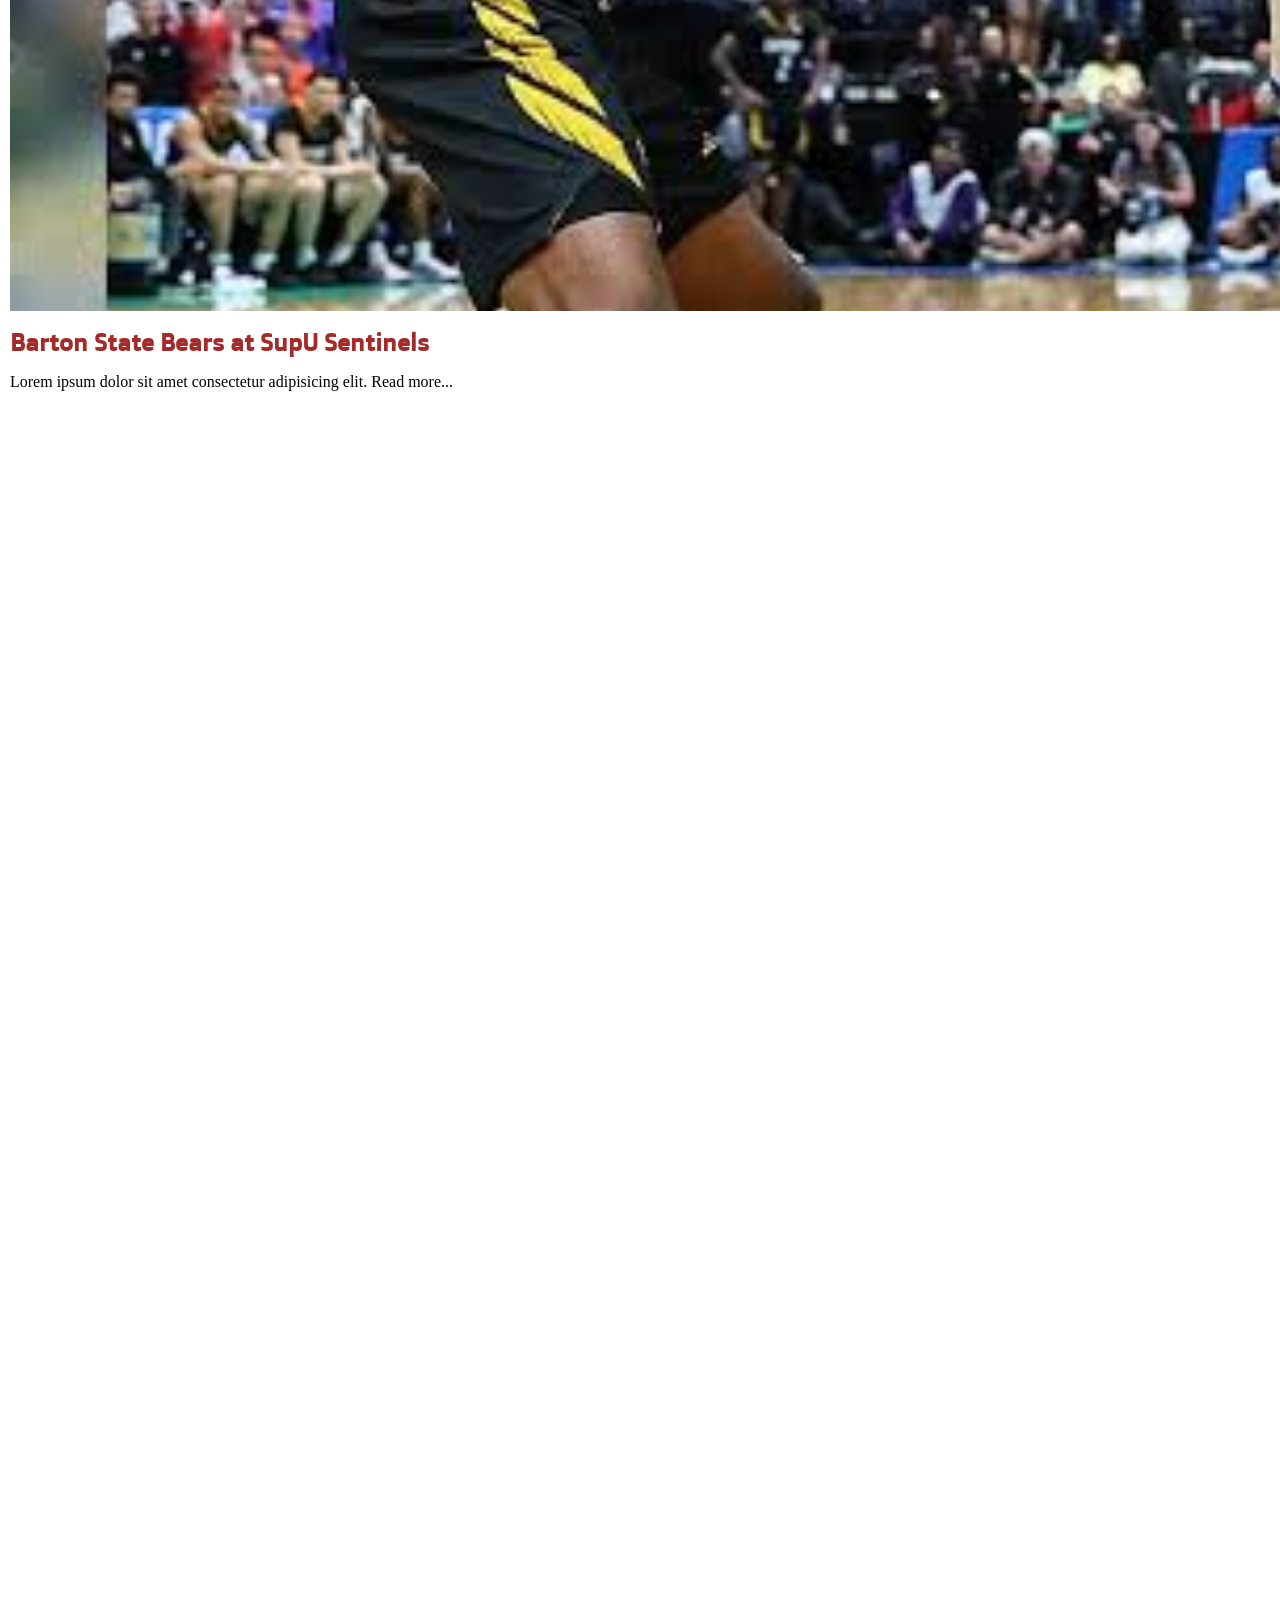
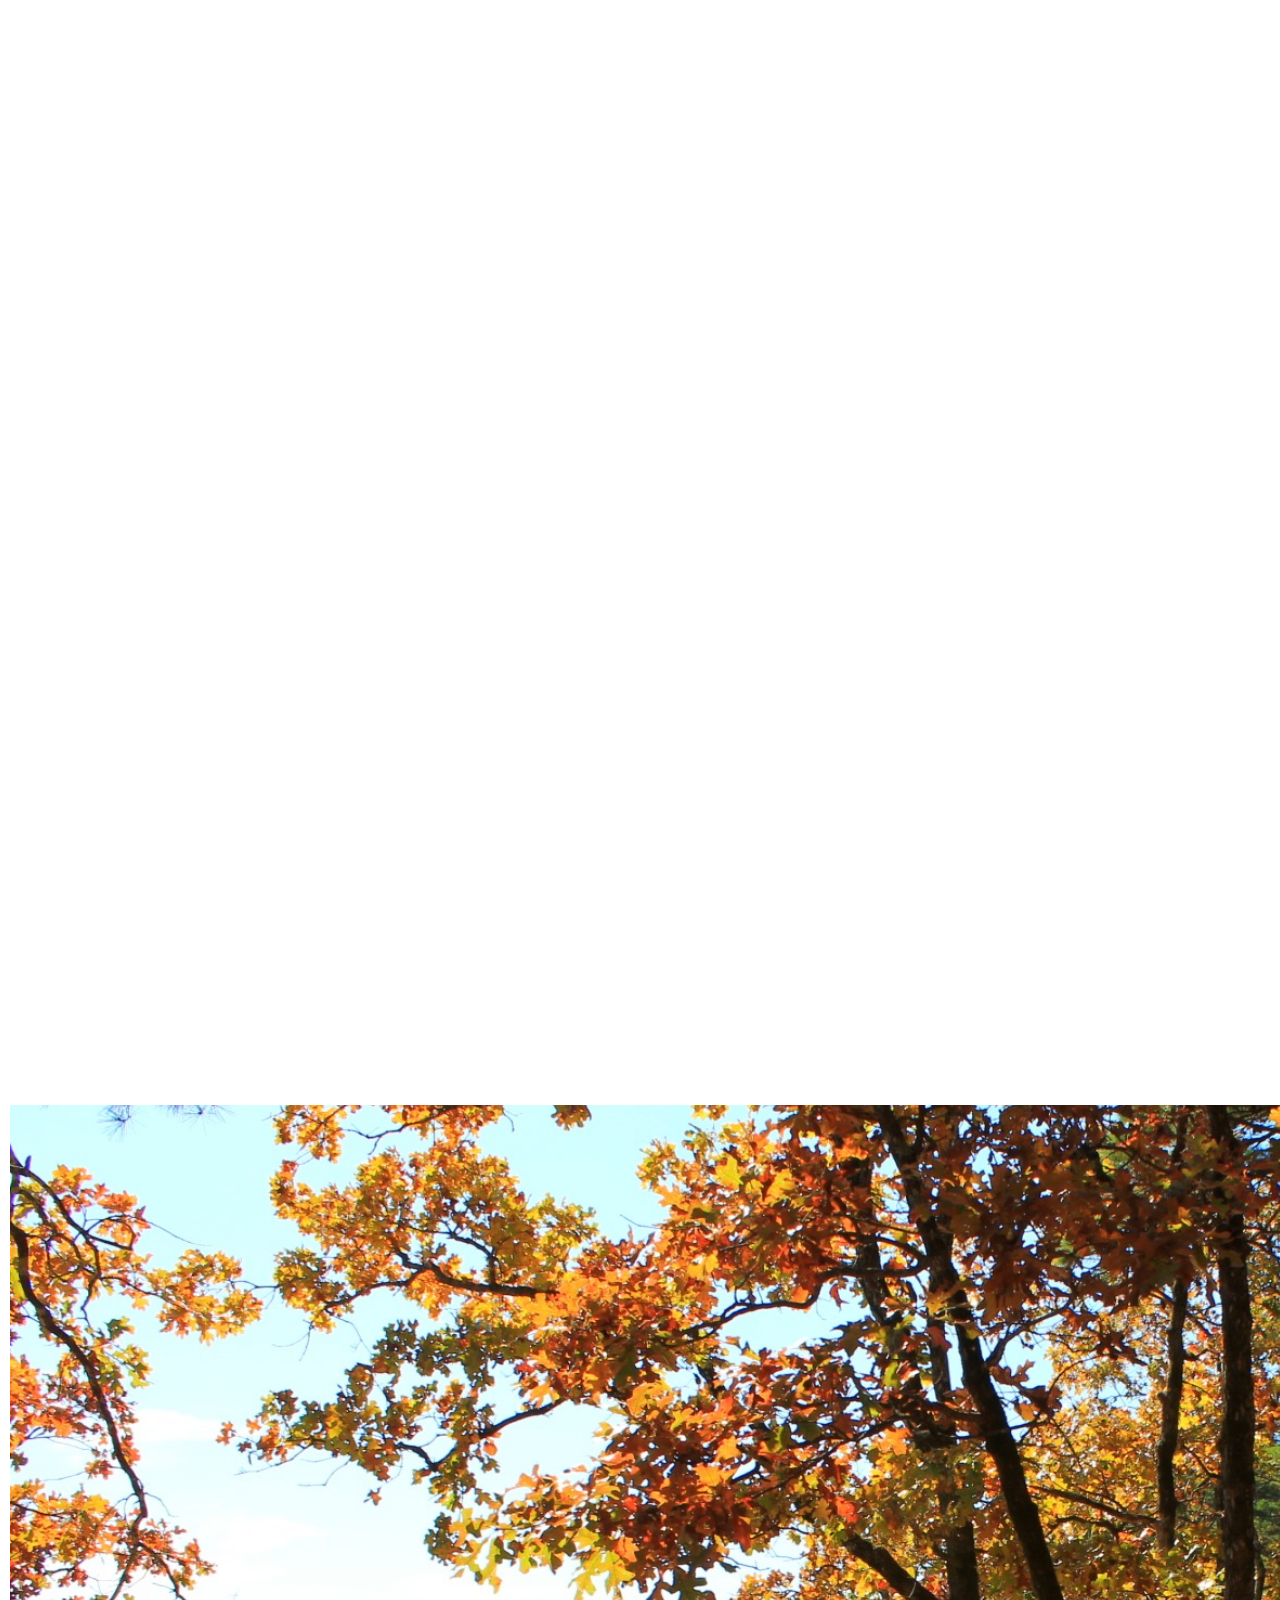
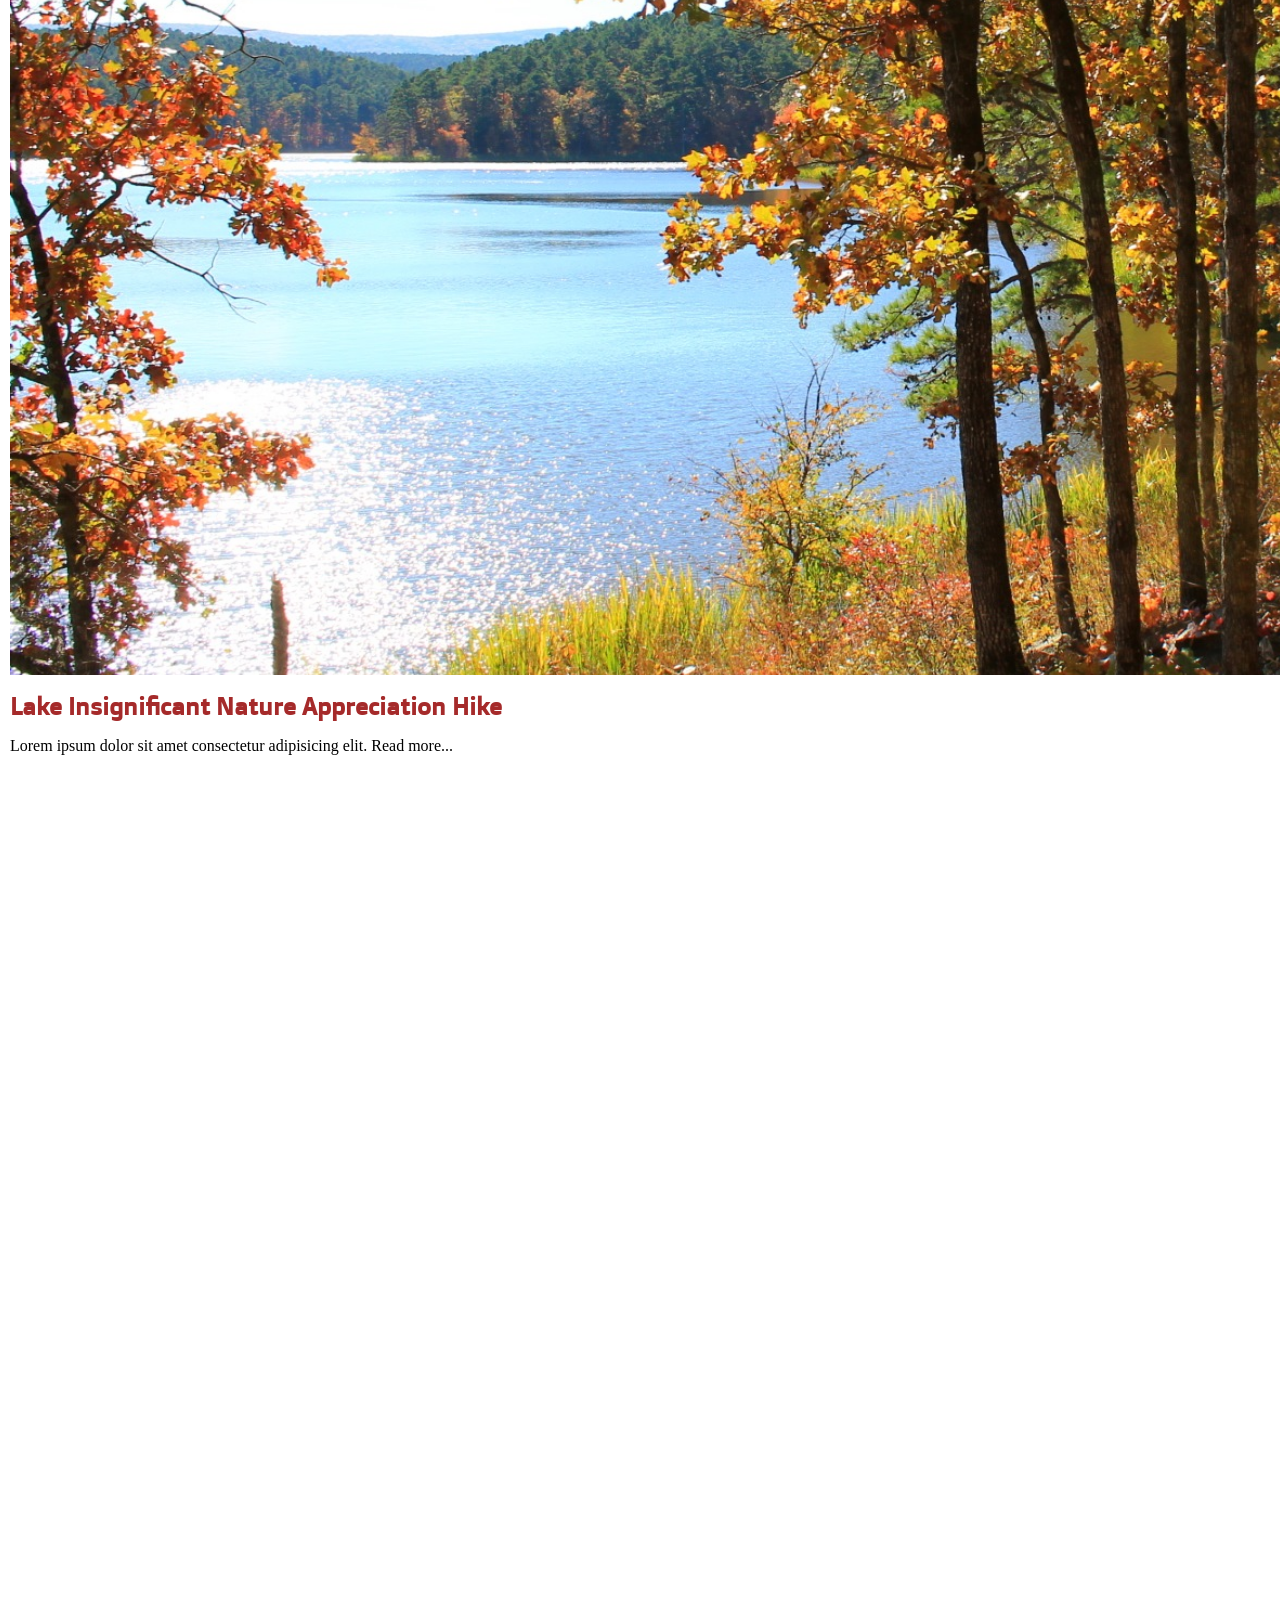
==== commit 99bfa496: "Move related events HTML into independent section" ====
--- a/event.html
+++ b/event.html
@@ -118,102 +118,6 @@
 
                     </section>
 
-                    <section class="related-events-section">
-
-                        <!-- ORCHESTRAL PERFORMANCE EVENT -->
-                        <article class="grid-item event-card-wrapper unfeatured-event">
-
-                            <div class="event-card">
-
-                                <figure>
-
-                                    <img src="images/orchestra.jpg" alt="A woman conducting a symphonic orchestra">
-
-                                </figure>
-
-                                <div class="event-text">
-                                    <h2><a href="#">Orchestral Performance</a></h2>
-                                    <p>
-                                        Lorem ipsum dolor sit amet consectetur adipisicing elit.
-                                        <a href="#" class="read-links">Read more...</a>
-                                    </p>
-                                </div>
-                            </div>
-
-                        </article>
-
-                        <!-- BASKETBALL GAME EVENT -->
-                        <article class="grid-item event-card-wrapper unfeatured-event">
-
-                            <div class="event-card">
-
-                                <figure>
-
-                                    <img src="images/basketball.jpeg"
-                                        alt="Two basketball players on opposing teams, the Sentinels player with the ball">
-
-                                </figure>
-
-                                <div class="event-text">
-                                    <h2><a href="#">Barton State Bears at SupU Sentinels</a></h2>
-                                    <p>
-                                        Lorem ipsum dolor sit amet consectetur adipisicing elit.
-                                        <a href="#" class="read-links">Read more...</a>
-                                    </p>
-                                </div>
-                            </div>
-
-                        </article>
-
-                        <!-- GROUP HIKE EVENT -->
-                        <article class="grid-item event-card-wrapper unfeatured-event">
-
-                            <div class="event-card">
-
-                                <figure>
-
-                                    <img src="images/hike.jpg" alt="A landscape of a forest around a lake in autumn">
-
-                                </figure>
-
-                                <div class="event-text">
-                                    <h2><a href="#">Lake Insignificant Nature Appreciation Hike</a></h2>
-                                    <p>
-                                        Lorem ipsum dolor sit amet consectetur adipisicing elit.
-                                        <a href="#" class="read-links">Read more...</a>
-                                    </p>
-                                </div>
-
-                            </div>
-
-                        </article>
-
-                        <!-- STUDENT SENATE MEETING EVENT -->
-                        <article class="grid-item event-card-wrapper unfeatured-event">
-
-                            <div class="event-card">
-
-                                <figure>
-
-                                    <img src="images/senate.webp"
-                                        alt="Students sitting around a table talking together">
-
-                                </figure>
-
-                                <div class="event-text">
-                                    <h2><a href="#">Student Senate Meeting</a></h2>
-                                    <p>
-                                        Lorem ipsum dolor sit amet consectetur adipisicing elit.
-                                        <a href="#" class="read-links">Read more...</a>
-                                    </p>
-                                </div>
-
-                            </div>
-
-                        </article>
-
-                    </section>
-
                 </article>
 
             </div>
@@ -231,6 +135,100 @@
 
         </section>
 
+        <section class="related-events-section">
+
+            <!-- ORCHESTRAL PERFORMANCE EVENT -->
+            <article class="grid-item event-card-wrapper unfeatured-event">
+
+                <div class="event-card">
+
+                    <figure>
+
+                        <img src="images/orchestra.jpg" alt="A woman conducting a symphonic orchestra">
+
+                    </figure>
+
+                    <div class="event-text">
+                        <h2><a href="#">Orchestral Performance</a></h2>
+                        <p>
+                            Lorem ipsum dolor sit amet consectetur adipisicing elit.
+                            <a href="#" class="read-links">Read more...</a>
+                        </p>
+                    </div>
+                </div>
+
+            </article>
+
+            <!-- BASKETBALL GAME EVENT -->
+            <article class="grid-item event-card-wrapper unfeatured-event">
+
+                <div class="event-card">
+
+                    <figure>
+
+                        <img src="images/basketball.jpeg"
+                            alt="Two basketball players on opposing teams, the Sentinels player with the ball">
+
+                    </figure>
+
+                    <div class="event-text">
+                        <h2><a href="#">Barton State Bears at SupU Sentinels</a></h2>
+                        <p>
+                            Lorem ipsum dolor sit amet consectetur adipisicing elit.
+                            <a href="#" class="read-links">Read more...</a>
+                        </p>
+                    </div>
+                </div>
+
+            </article>
+
+            <!-- GROUP HIKE EVENT -->
+            <article class="grid-item event-card-wrapper unfeatured-event">
+
+                <div class="event-card">
+
+                    <figure>
+
+                        <img src="images/hike.jpg" alt="A landscape of a forest around a lake in autumn">
+
+                    </figure>
+
+                    <div class="event-text">
+                        <h2><a href="#">Lake Insignificant Nature Appreciation Hike</a></h2>
+                        <p>
+                            Lorem ipsum dolor sit amet consectetur adipisicing elit.
+                            <a href="#" class="read-links">Read more...</a>
+                        </p>
+                    </div>
+
+                </div>
+
+            </article>
+
+            <!-- STUDENT SENATE MEETING EVENT -->
+            <article class="grid-item event-card-wrapper unfeatured-event">
+
+                <div class="event-card">
+
+                    <figure>
+
+                        <img src="images/senate.webp" alt="Students sitting around a table talking together">
+
+                    </figure>
+
+                    <div class="event-text">
+                        <h2><a href="#">Student Senate Meeting</a></h2>
+                        <p>
+                            Lorem ipsum dolor sit amet consectetur adipisicing elit.
+                            <a href="#" class="read-links">Read more...</a>
+                        </p>
+                    </div>
+
+                </div>
+
+            </article>
+
+        </section>
 
     </main>
 
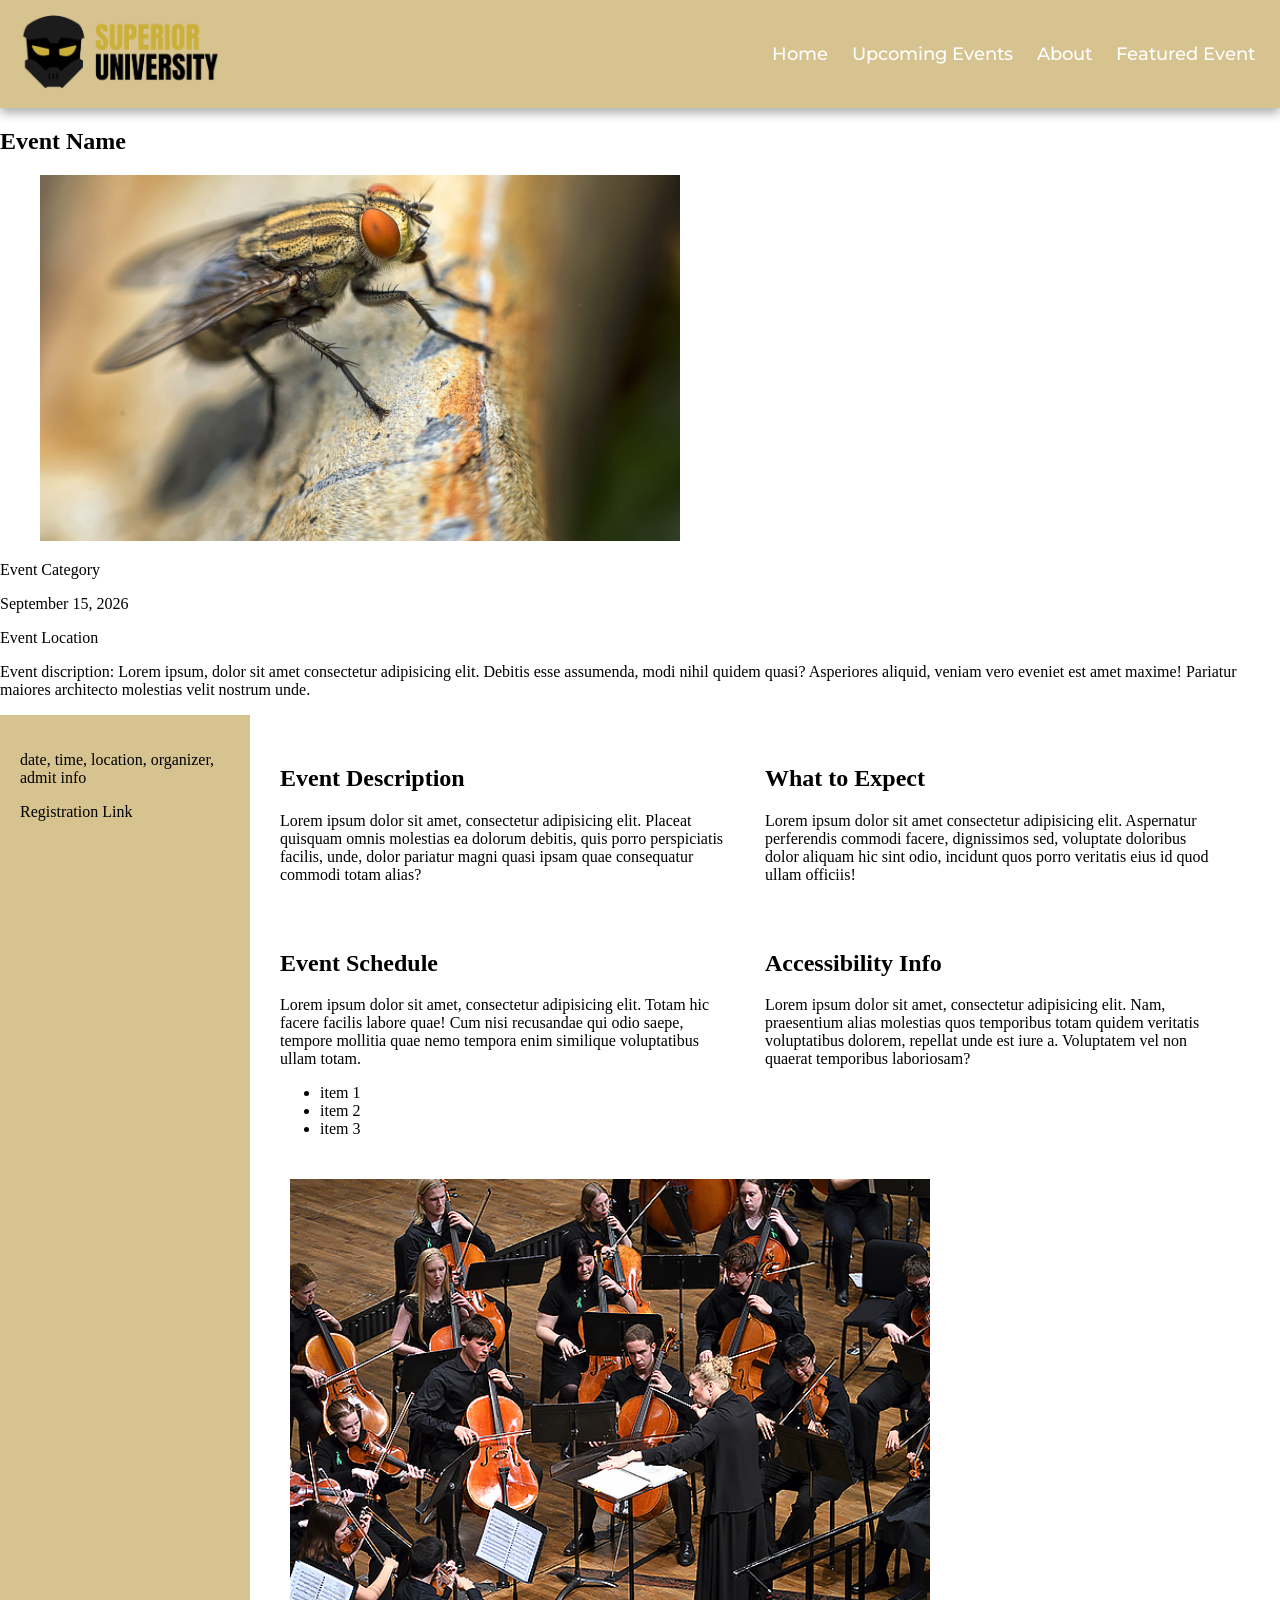
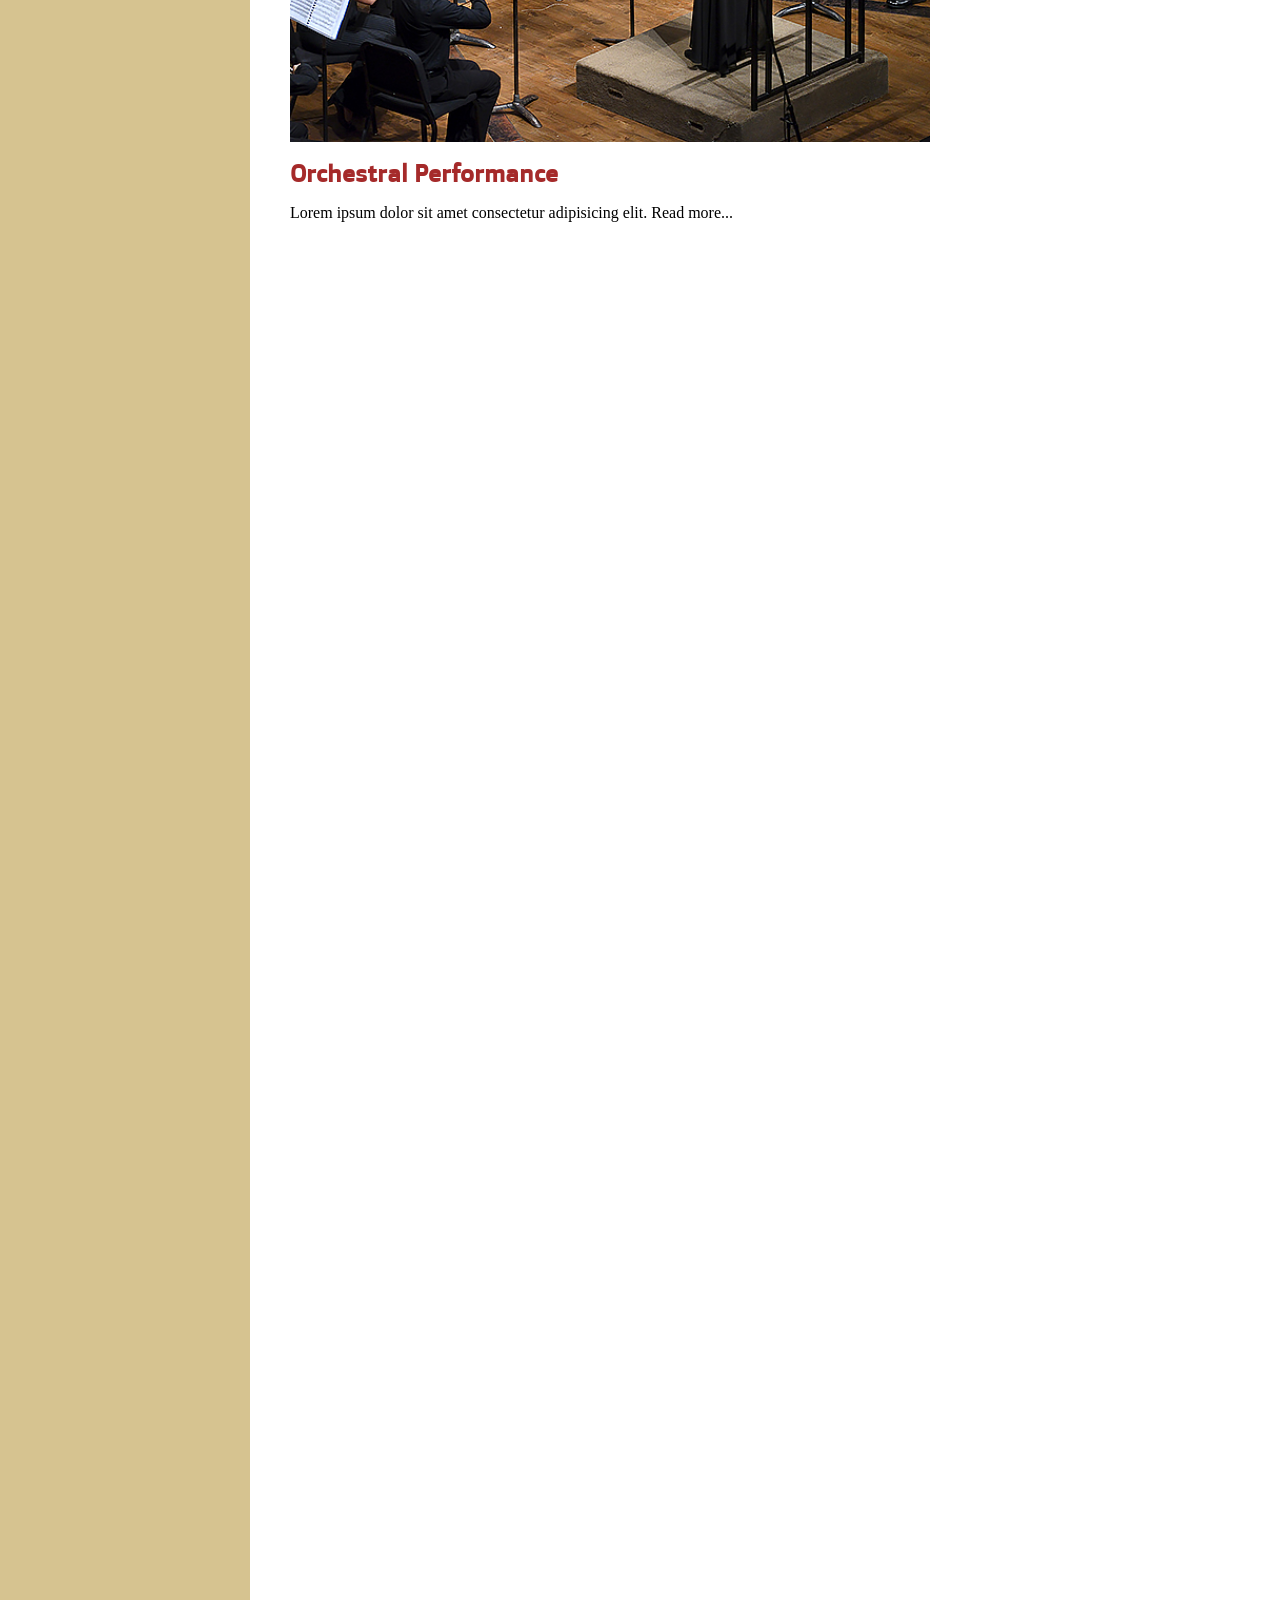
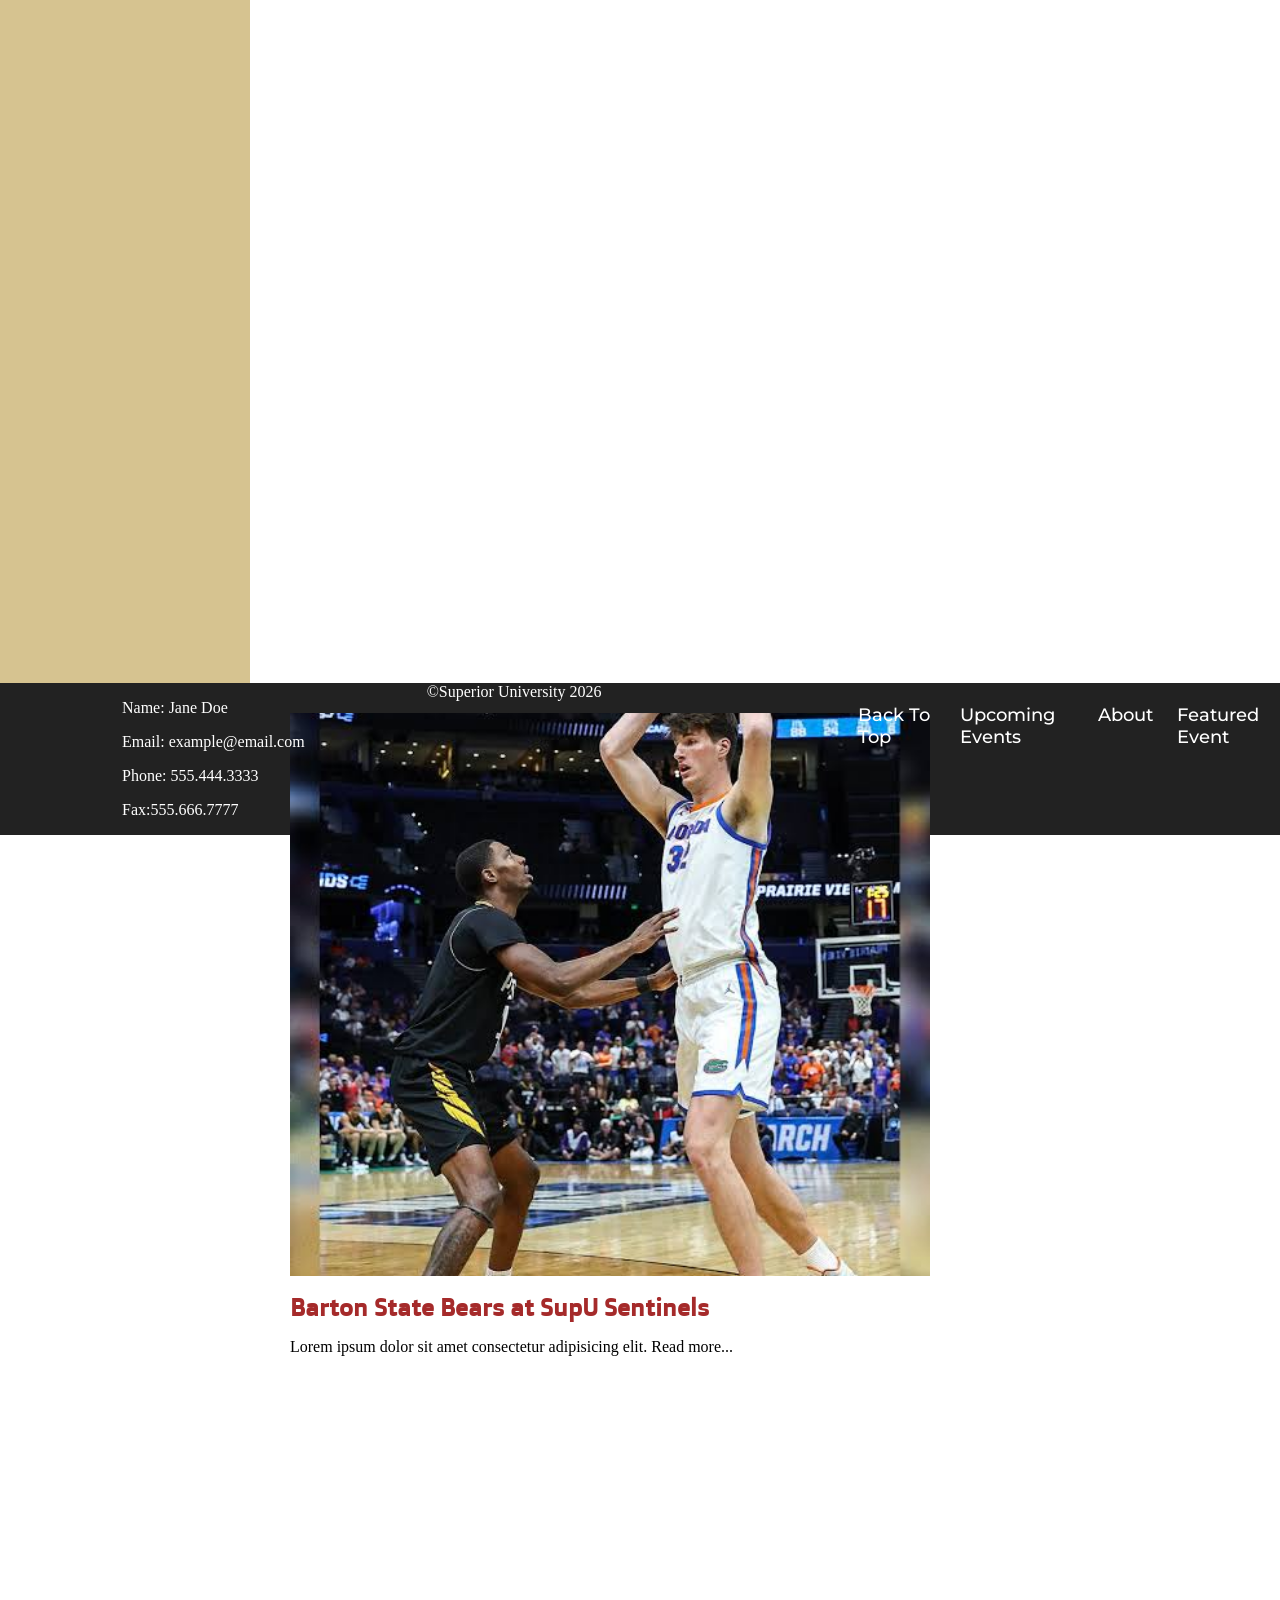
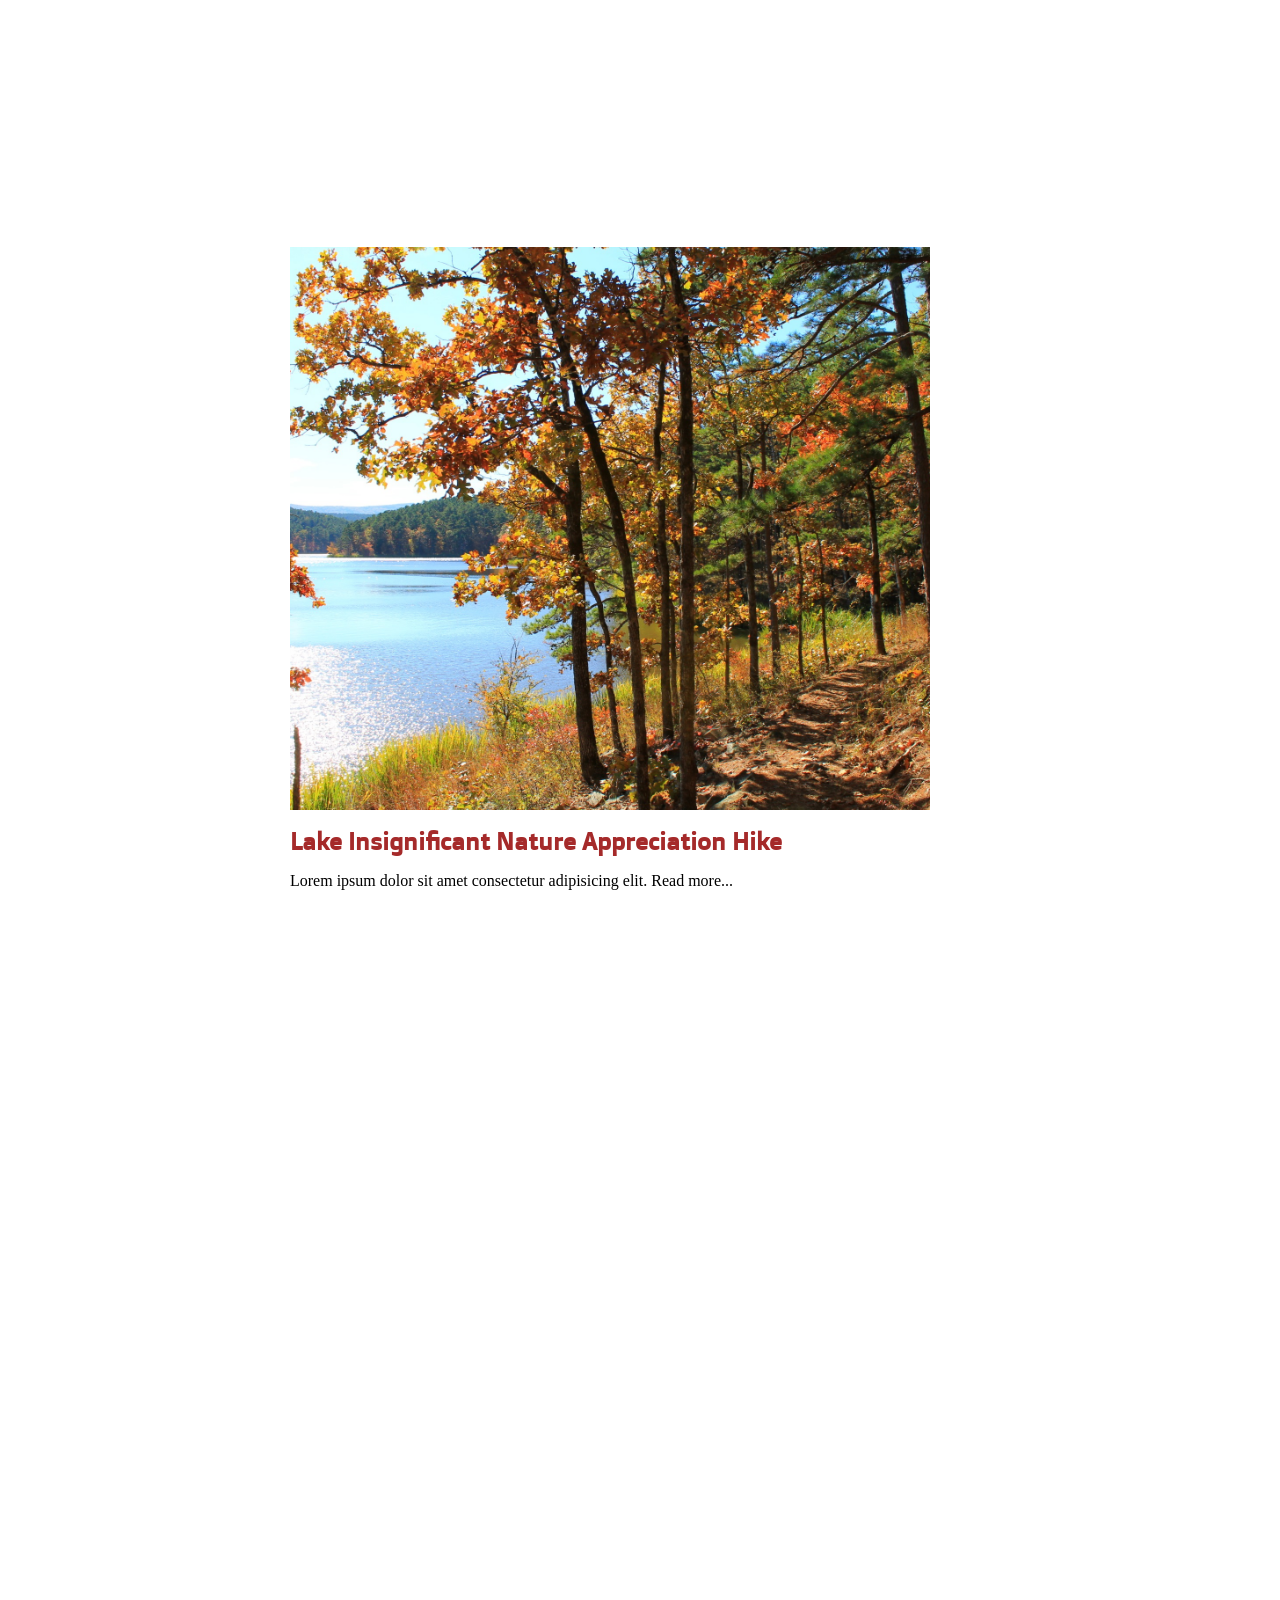
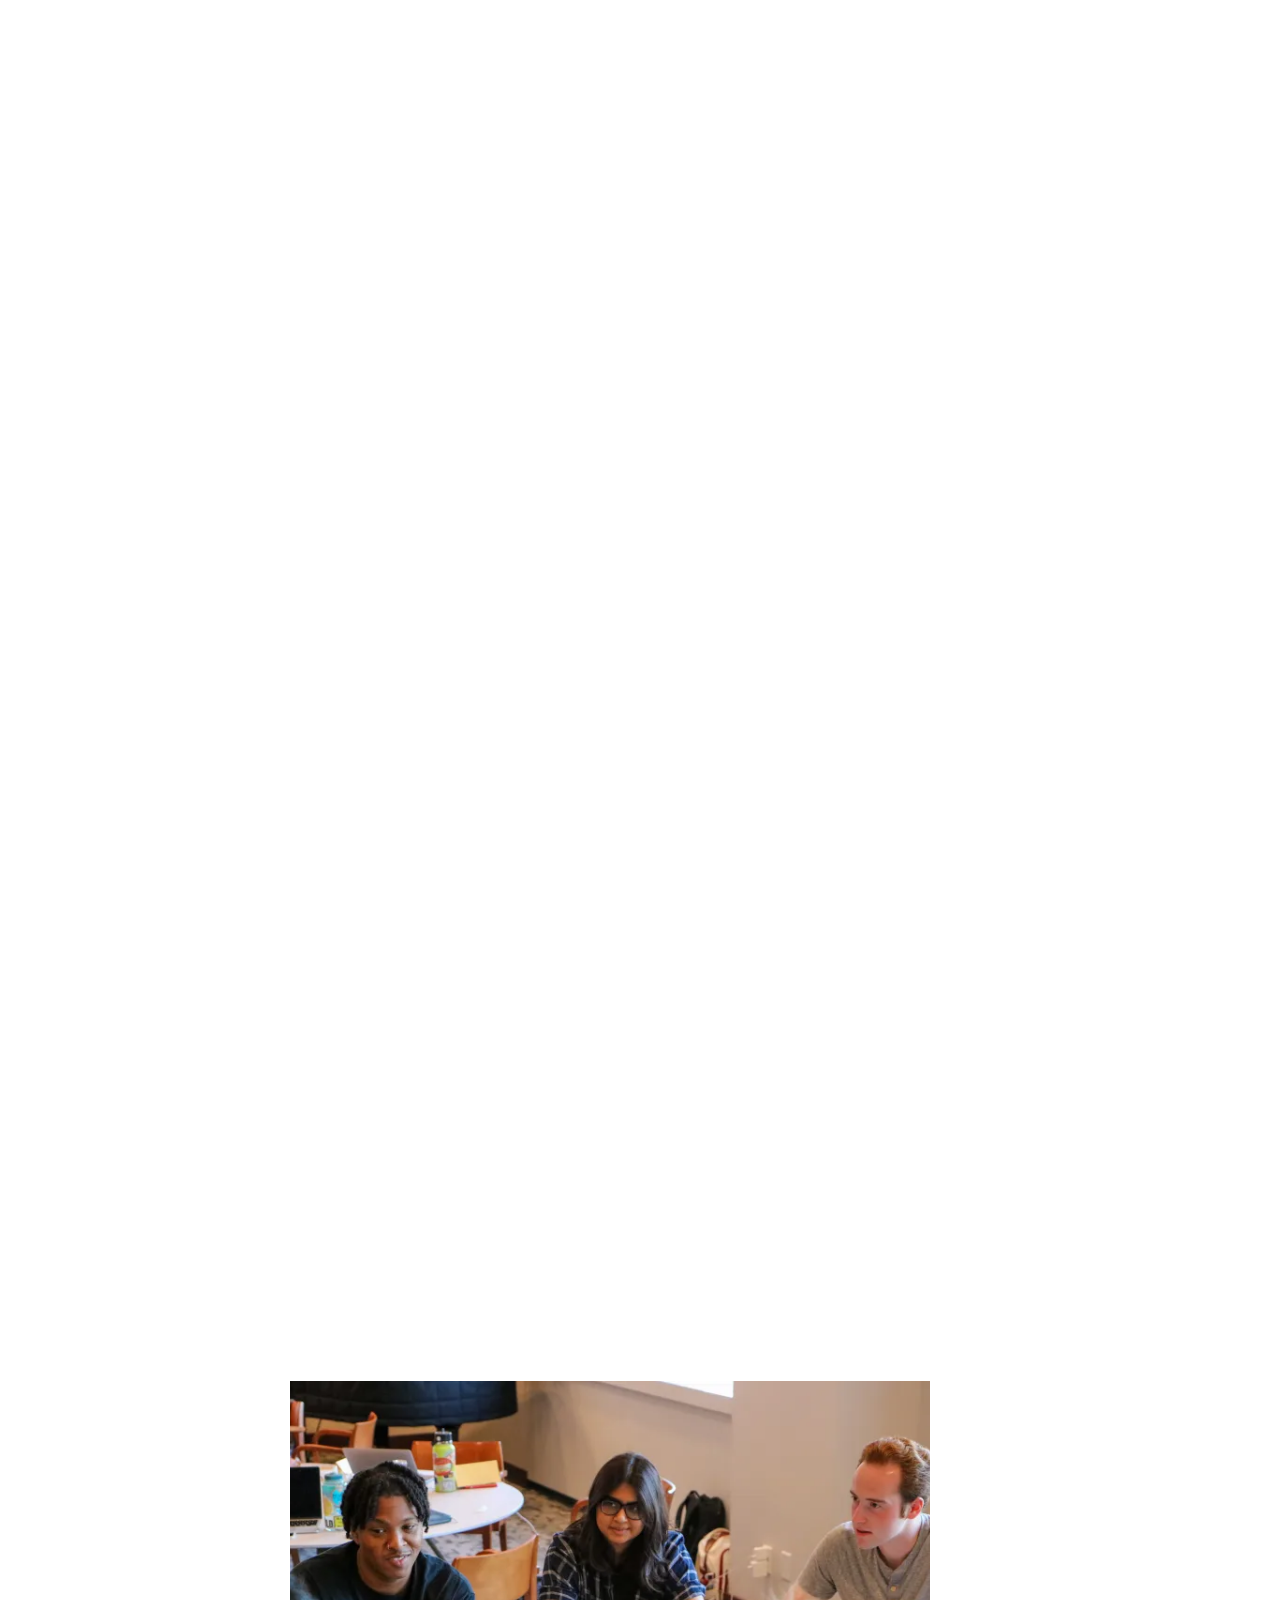
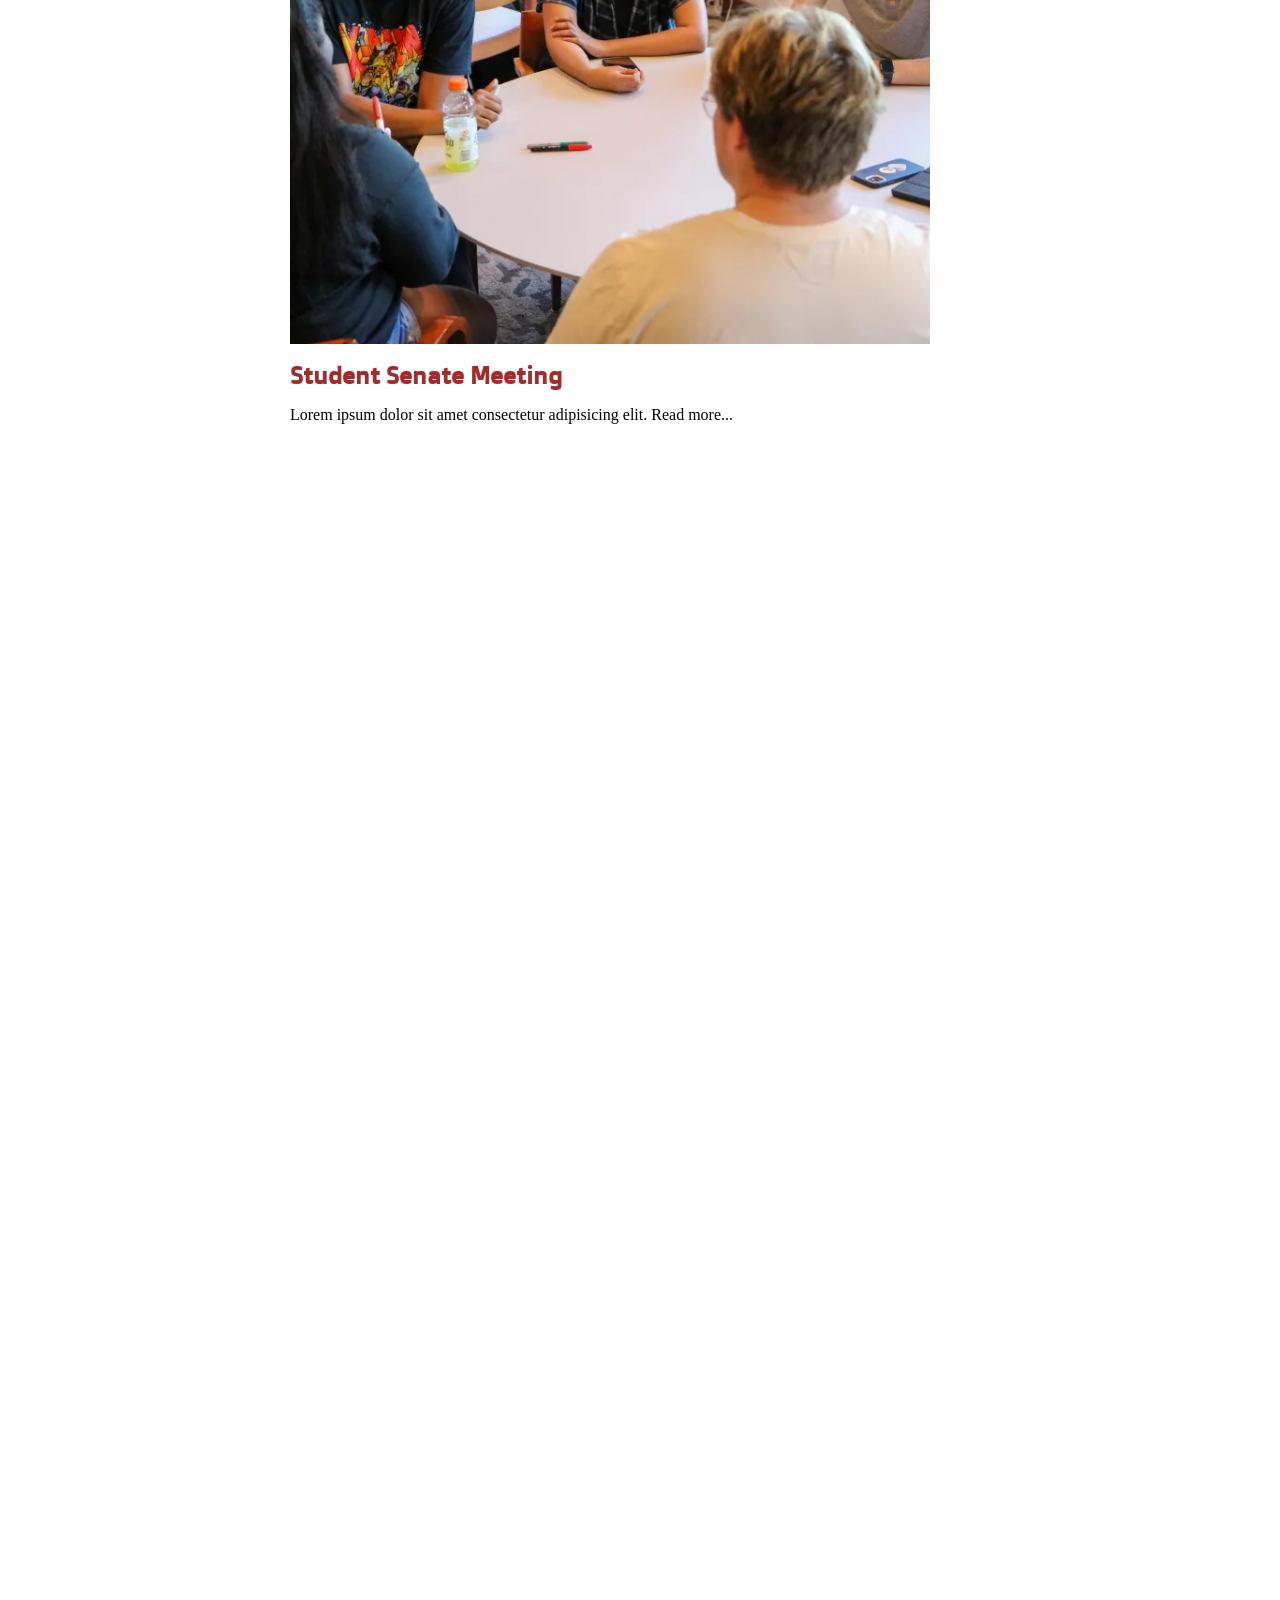
==== commit 2bbfcebf: "Add grid for main/sidebar layout" ====
--- a/event.html
+++ b/event.html
@@ -38,8 +38,9 @@
 
     </header>
 
-    <main>
-
+    <main id="event-page">
+
+        <!-- EVENT INTRO SECTION -->
         <section class="event-intro">
             <h1>Event Name</h1>
             <figure>
@@ -56,8 +57,22 @@
             </p>
         </section>
 
+        <!-- EVENT ASIDE -->
+        <div class="event-aside-wrapper wrapper">
+
+            <aside class="event-aside grid-item">
+
+                <p> date, time, location, organizer, admit info</p>
+                <a class="btn">Registration Link</a>
+
+            </aside>
+
+        </div>
+
+        <!-- EVENT DETAILS SECTION -->
         <section class="event-details">
 
+            <!-- EVENT CONTENT -->
             <div class="event-content-wrapper wrapper">
 
                 <article class="event-content grid-item">
@@ -122,19 +137,9 @@
 
             </div>
 
-            <div class="event-aside-wrapper wrapper">
-
-                <aside class="event-aside grid-item">
-
-                    <p> date, time, location, organizer, admit info</p>
-                    <a class="btn">Registration Link</a>
-
-                </aside>
-
-            </div>
-
         </section>
 
+        <!-- RELATED EVENTS SECTION -->
         <section class="related-events-section">
 
             <!-- ORCHESTRAL PERFORMANCE EVENT -->
--- a/css/styles.css
+++ b/css/styles.css
@@ -286,6 +286,85 @@
 
 }
 
+/* EVENT DETAILS STYLING */
+#event-page {
+
+  display: grid;
+  grid-template-columns: 1fr 4fr;
+  column-gap: 30px;
+
+}
+
+#this-paragraph {
+
+  max-width: 100%;
+
+}
+
+.event-intro figure img {
+
+  max-width: 50vw;
+
+}
+
+.event-intro {
+
+  grid-column: 1 / -1;
+  grid-row: 1;
+
+}
+.event-details {
+
+  grid-column: 2;
+  grid-row: 2;
+  margin: 30px 60px 15px 0;
+
+}
+
+.event-content {
+
+  display: grid;
+  grid-template-columns: repeat(2, minmax(0, 1fr));
+  gap: 30px;
+
+}
+
+.event-content-wrapper {
+
+  width: 100%;
+
+}
+
+.event-aside-wrapper {
+
+  display: flex;
+  grid-column: 1;
+  grid-row: 2 / 4;
+  align-self: stretch;
+
+}
+
+.event-aside {
+
+  flex: 1;
+  padding: 20px;
+  background-color: #d6c390;
+
+}
+
+.related-events-section .event-card figure img {
+
+  max-width: 50vw;
+
+}
+
+.related-events-section {
+
+  grid-column: 2;
+  grid-row: 3;
+
+}
+
 /* FOOTER STYLING */
 footer {
 
@@ -345,4 +424,33 @@
 
   }
 
+  .event-details,
+  .event-content {
+
+    grid-template-columns: 1fr;
+
+  }
+
+  .event-details {
+
+    grid-column: 1 / -1;
+    grid-row: auto;
+    margin: 30px 15px;
+
+  }
+
+  .event-content-wrapper,
+  .event-aside-wrapper {
+
+    grid-column: auto;
+    grid-row: auto;
+
+  }
+
+  .event-aside-wrapper {
+
+    margin: 0 15px;
+
+  }
+
 }
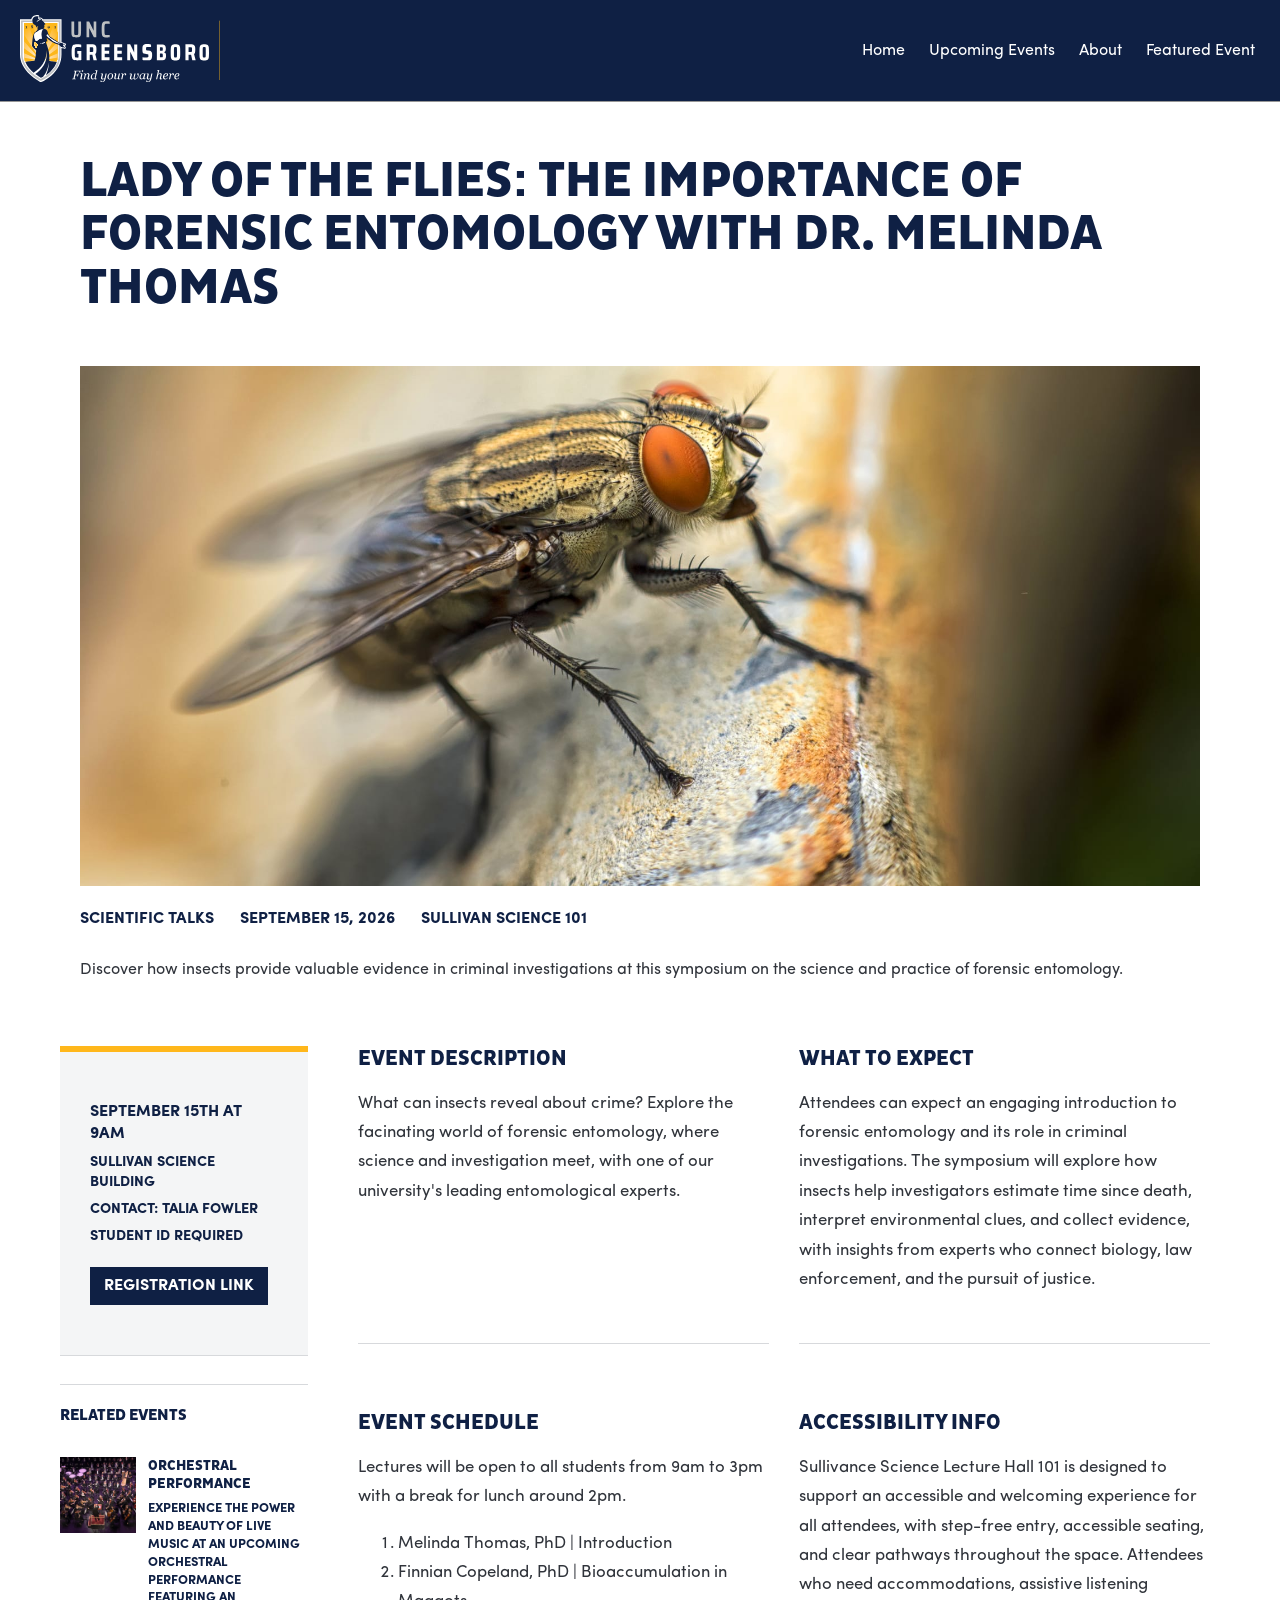
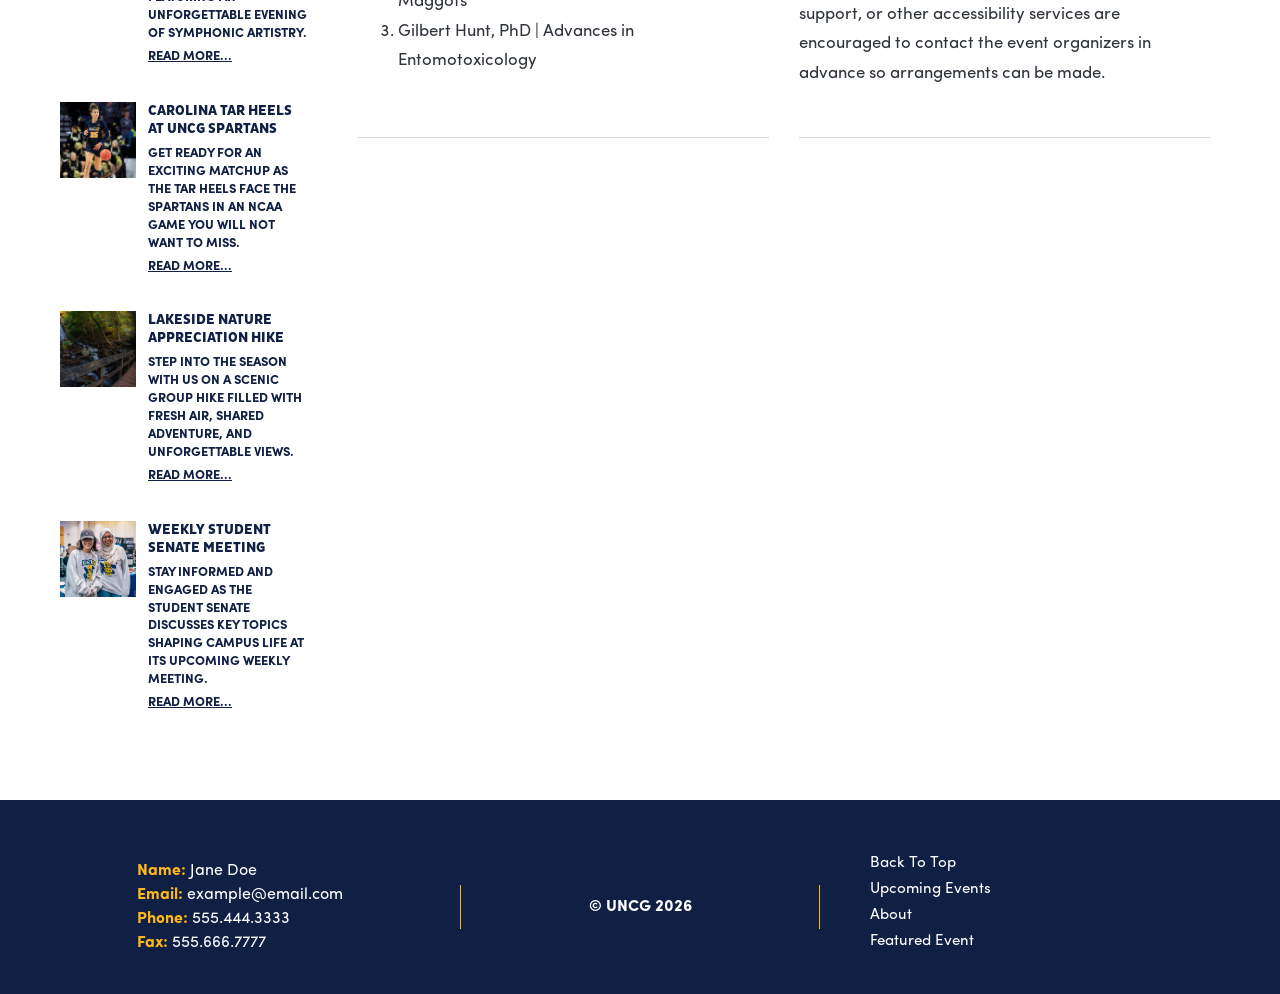
==== commit a65f6201: "Stylize based on typical UNCG styling" ====
--- a/event.html
+++ b/event.html
@@ -6,9 +6,9 @@
     <meta charset="UTF-8">
     <meta name="viewport" content="width=device-width, initial-scale=1.0">
 
-    <title>Home | Superior University</title>
-
-    <link rel="icon" type="image/png" href="images/favicon.png">
+    <title>Lady of the Flies | University of North Carolina at Greensboro</title>
+
+    <link rel="icon" type="image/png" href="images/favicon.svg">
     <link rel="stylesheet" href="css/styles.css">
 
 </head>
@@ -22,15 +22,15 @@
             <div class="nav-logo">
                 <a href="index.html" aria-label="Go to home page">
 
-                    <img src="images/logo.png" alt="Site logo">
+                    <img src="images/logo.svg" alt="Site logo">
 
                 </a>
             </div>
 
             <ul class="header-nav nav-links">
-                <li><a href="#hero-section">Home</a></li>
-                <li><a href="#upcoming-events">Upcoming Events</a></li>
-                <li><a href="#about-section">About</a></li>
+                <li><a href="index.html#hero-section">Home</a></li>
+                <li><a href="index.html#upcoming-events">Upcoming Events</a></li>
+                <li><a href="index.html#about-section">About</a></li>
                 <li><a href="event.html">Featured Event</a></li>
             </ul>
 
@@ -41,94 +41,212 @@
     <main id="event-page">
 
         <!-- EVENT INTRO SECTION -->
-        <section class="event-intro">
-            <h1>Event Name</h1>
-            <figure>
-                <img src="images/fly.jpg">
-            </figure>
-            <p>Event Category</p>
-            <time datetime="2026-09-15T15:30">September 15, 2026</time>
-            <p>Event Location</p>
-            <p>
-                Event discription: Lorem ipsum, dolor sit amet consectetur adipisicing elit.
-                Debitis esse assumenda, modi nihil quidem quasi? Asperiores aliquid, veniam vero eveniet est amet
-                maxime!
-                Pariatur maiores architecto molestias velit nostrum unde.
-            </p>
+        <section id="event-intro">
+
+            <div id="event-intro-wrapper">
+
+                <h1>Lady of the Flies: The Importance of Forensic Entomology with Dr. Melinda Thomas</h1>
+                <figure>
+                    <img src="images/fly.jpg" alt="Close-up image of a fly used to illustrate forensic entomology">
+                </figure>
+                <p>Scientific Talks</p>
+                <time datetime="2026-09-15T15:30">September 15, 2026</time>
+                <p>Sullivan Science 101</p>
+                <p id="event-description">
+                    Discover how insects provide valuable evidence in criminal investigations at this symposium on the
+                    science and practice of forensic entomology.
+                </p>
+
+            </div>
+
         </section>
 
         <!-- EVENT ASIDE -->
-        <div class="event-aside-wrapper wrapper">
-
-            <aside class="event-aside grid-item">
-
-                <p> date, time, location, organizer, admit info</p>
-                <a class="btn">Registration Link</a>
+        <div id="event-aside-wrapper" class="wrapper">
+
+            <aside id="event-aside" class="grid-item">
+
+                <!-- EVENT REGISTRATION SECTION -->
+                <section id="event-registration">
+
+                    <div id="event-registration-content">
+
+                        <time datetime="2026-09-15T09:00">September 15th at 9am</time>
+                        <p> Sullivan Science Building</p>
+                        <p>Contact: Talia Fowler</p>
+                        <p>Student ID Required</p>
+
+                    </div>
+
+                    <a class="btn">Registration Link</a>
+
+                </section>
+
+                <!-- RELATED EVENTS SECTION -->
+                <section id="related-events-section">
+
+                    <!-- ORCHESTRAL PERFORMANCE EVENT -->
+                    <article class="grid-item event-card-wrapper unfeatured-event">
+
+                        <div class="event-card">
+
+                            <figure>
+
+                                <img src="images/orchestra.jpg" alt="A woman conducting a symphonic orchestra">
+
+                            </figure>
+
+                            <div class="event-text">
+                                <h2><a href="#">Orchestral Performance</a></h2>
+                                <p>
+                                    Experience the power and beauty of live music at an upcoming orchestral performance
+                                    featuring an unforgettable evening of symphonic artistry.
+                                    <a href="#" class="read-links">Read more...</a>
+                                </p>
+                            </div>
+                        </div>
+
+                    </article>
+
+                    <!-- BASKETBALL GAME EVENT -->
+                    <article class="grid-item event-card-wrapper unfeatured-event">
+
+                        <div class="event-card">
+
+                            <figure>
+
+                                <img src="images/basketball.jpg"
+                                    alt="Two basketball players on opposing teams, the Sentinels player with the ball">
+
+                            </figure>
+
+                            <div class="event-text">
+                                <h2><a href="#">Carolina Tar Heels at UNCG Spartans</a></h2>
+                                <p>
+                                    Get ready for an exciting matchup as the Tar Heels face the Spartans in an NCAA game
+                                    you will not want to miss.
+                                    <a href="#" class="read-links">Read more...</a>
+                                </p>
+                            </div>
+                        </div>
+
+                    </article>
+
+                    <!-- GROUP HIKE EVENT -->
+                    <article class="grid-item event-card-wrapper unfeatured-event">
+
+                        <div class="event-card">
+
+                            <figure>
+
+                                <img src="images/hike.jpg" alt="A landscape of a forest around a lake in autumn">
+
+                            </figure>
+
+                            <div class="event-text">
+                                <h2><a href="#">Lakeside Nature Appreciation Hike</a></h2>
+                                <p>
+                                    Step into the season with us on a scenic group hike filled with fresh air, shared
+                                    adventure, and unforgettable views.
+                                    <a href="#" class="read-links">Read more...</a>
+                                </p>
+                            </div>
+
+                        </div>
+
+                    </article>
+
+                    <!-- STUDENT SENATE MEETING EVENT -->
+                    <article class="grid-item event-card-wrapper unfeatured-event">
+
+                        <div class="event-card">
+
+                            <figure>
+
+                                <img src="images/senate.jpg" alt="Students sitting around a table talking together">
+
+                            </figure>
+
+                            <div class="event-text">
+                                <h2><a href="#">Weekly Student Senate Meeting</a></h2>
+                                <p>
+                                    Stay informed and engaged as the Student Senate discusses key topics shaping campus
+                                    life at its upcoming weekly meeting.
+                                    <a href="#" class="read-links">Read more...</a>
+                                </p>
+                            </div>
+
+                        </div>
+
+                    </article>
+
+                </section>
 
             </aside>
 
         </div>
 
         <!-- EVENT DETAILS SECTION -->
-        <section class="event-details">
+        <section id="event-details">
 
             <!-- EVENT CONTENT -->
-            <div class="event-content-wrapper wrapper">
-
-                <article class="event-content grid-item">
+            <div id="event-content-wrapper" class="wrapper">
+
+                <article id="event-content" class="grid-item">
 
                     <!-- EVENT DESCRIPTION SECTION -->
-                    <section class="event-description">
+                    <section id="event-description">
 
                         <h2>Event Description</h2>
                         <p>
-                            Lorem ipsum dolor sit amet, consectetur adipisicing elit.
-                            Placeat quisquam omnis molestias ea dolorum debitis, quis porro perspiciatis facilis, unde,
-                            dolor pariatur magni quasi ipsam quae consequatur commodi totam alias?
+                            What can insects reveal about crime?
+                            Explore the facinating world of forensic entomology, where science and investigation meet,
+                            with one of our university's leading entomological experts.
                         </p>
 
                     </section>
 
                     <!-- WHAT TO EXPECT SECTION -->
-                    <section class="expectations-section">
+                    <section id="expectations-section">
 
                         <h2>What to Expect</h2>
                         <p>
-                            Lorem ipsum dolor sit amet consectetur adipisicing elit.
-                            Aspernatur perferendis commodi facere, dignissimos sed, voluptate doloribus dolor aliquam
-                            hic sint odio, incidunt quos porro veritatis eius id quod ullam officiis!
+                            Attendees can expect an engaging introduction to forensic entomology and its role in
+                            criminal investigations.
+                            The symposium will explore how insects help investigators estimate time since death,
+                            interpret environmental clues, and collect evidence, with insights from experts who connect
+                            biology, law enforcement, and the pursuit of justice.
                         </p>
 
                     </section>
 
                     <!-- EVENT SCHEDULE SECTION -->
-                    <section class="event-schedule">
+                    <section id="event-schedule">
 
                         <h2>Event Schedule</h2>
                         <p>
-                            Lorem ipsum dolor sit amet, consectetur adipisicing elit.
-                            Totam hic facere facilis labore quae!
-                            Cum nisi recusandae qui odio saepe, tempore mollitia quae nemo tempora enim similique
-                            voluptatibus ullam totam.
+                            Lectures will be open to all students from 9am to 3pm with a break for lunch around 2pm.
                         </p>
 
-                        <ul>
-                            <li>item 1</li>
-                            <li>item 2</li>
-                            <li>item 3</li>
-                        </ul>
+                        <ol>
+                            <li>Melinda Thomas, PhD | Introduction </li>
+                            <li>Finnian Copeland, PhD | Bioaccumulation in Maggots</li>
+                            <li>Gilbert Hunt, PhD | Advances in Entomotoxicology</li>
+                        </ol>
 
                     </section>
 
                     <!-- ACCESSIBILITY INFO -->
-                    <section class="event-accessibility">
+                    <section id="event-accessibility">
 
                         <h2>Accessibility Info</h2>
                         <p>
-                            Lorem ipsum dolor sit amet, consectetur adipisicing elit.
-                            Nam, praesentium alias molestias quos temporibus totam quidem veritatis voluptatibus
-                            dolorem, repellat unde est iure a.
-                            Voluptatem vel non quaerat temporibus laboriosam?
+                            Sullivance Science Lecture Hall 101 is designed to support an accessible and welcoming
+                            experience for all attendees, with step-free entry, accessible seating, and clear pathways
+                            throughout the space.
+                            Attendees who need accommodations, assistive listening support, or other accessibility
+                            services are encouraged to contact the event organizers in advance so arrangements can be
+                            made.
                         </p>
 
                     </section>
@@ -136,102 +254,6 @@
                 </article>
 
             </div>
-
-        </section>
-
-        <!-- RELATED EVENTS SECTION -->
-        <section class="related-events-section">
-
-            <!-- ORCHESTRAL PERFORMANCE EVENT -->
-            <article class="grid-item event-card-wrapper unfeatured-event">
-
-                <div class="event-card">
-
-                    <figure>
-
-                        <img src="images/orchestra.jpg" alt="A woman conducting a symphonic orchestra">
-
-                    </figure>
-
-                    <div class="event-text">
-                        <h2><a href="#">Orchestral Performance</a></h2>
-                        <p>
-                            Lorem ipsum dolor sit amet consectetur adipisicing elit.
-                            <a href="#" class="read-links">Read more...</a>
-                        </p>
-                    </div>
-                </div>
-
-            </article>
-
-            <!-- BASKETBALL GAME EVENT -->
-            <article class="grid-item event-card-wrapper unfeatured-event">
-
-                <div class="event-card">
-
-                    <figure>
-
-                        <img src="images/basketball.jpeg"
-                            alt="Two basketball players on opposing teams, the Sentinels player with the ball">
-
-                    </figure>
-
-                    <div class="event-text">
-                        <h2><a href="#">Barton State Bears at SupU Sentinels</a></h2>
-                        <p>
-                            Lorem ipsum dolor sit amet consectetur adipisicing elit.
-                            <a href="#" class="read-links">Read more...</a>
-                        </p>
-                    </div>
-                </div>
-
-            </article>
-
-            <!-- GROUP HIKE EVENT -->
-            <article class="grid-item event-card-wrapper unfeatured-event">
-
-                <div class="event-card">
-
-                    <figure>
-
-                        <img src="images/hike.jpg" alt="A landscape of a forest around a lake in autumn">
-
-                    </figure>
-
-                    <div class="event-text">
-                        <h2><a href="#">Lake Insignificant Nature Appreciation Hike</a></h2>
-                        <p>
-                            Lorem ipsum dolor sit amet consectetur adipisicing elit.
-                            <a href="#" class="read-links">Read more...</a>
-                        </p>
-                    </div>
-
-                </div>
-
-            </article>
-
-            <!-- STUDENT SENATE MEETING EVENT -->
-            <article class="grid-item event-card-wrapper unfeatured-event">
-
-                <div class="event-card">
-
-                    <figure>
-
-                        <img src="images/senate.webp" alt="Students sitting around a table talking together">
-
-                    </figure>
-
-                    <div class="event-text">
-                        <h2><a href="#">Student Senate Meeting</a></h2>
-                        <p>
-                            Lorem ipsum dolor sit amet consectetur adipisicing elit.
-                            <a href="#" class="read-links">Read more...</a>
-                        </p>
-                    </div>
-
-                </div>
-
-            </article>
 
         </section>
 
@@ -248,7 +270,7 @@
                     <p><span>Name: </span>Jane Doe</p>
                     <p><span>Email: </span>example@email.com</p>
                     <p><span>Phone: </span>555.444.3333</p>
-                    <p><span>Fax:</span>555.666.7777</p>
+                    <p><span>Fax: </span>555.666.7777</p>
 
                 </div>
 
@@ -256,16 +278,16 @@
 
             <div class="grid-item copyright-card">
 
-                &copy;Superior University 2026
+                &copy; UNCG 2026
 
             </div>
 
             <div class="grid-item navbar-card">
 
                 <ul class="footer-nav nav-links">
-                    <li><a href="#hero-section">Back to Top</a></li>
-                    <li><a href="#upcoming-events">Upcoming Events</a></li>
-                    <li><a href="#about-section">About</a></li>
+                    <li><a href="index.html">Back to Top</a></li>
+                    <li><a href="index.html#upcoming-events">Upcoming Events</a></li>
+                    <li><a href="index.html#about-section">About</a></li>
                     <li><a href="event.html">Featured Event</a></li>
                 </ul>
 
--- a/css/styles.css
+++ b/css/styles.css
@@ -1,4 +1,23 @@
-@import url('https://fonts.googleapis.com/css2?family=Doppio+One&family=Montserrat:ital,wght@0,100..900;1,100..900&family=Roboto:ital,wght@0,100..900;1,100..900&display=swap');
+/* FONT RULES */
+@font-face {
+  font-family: 'Sofia Pro Regular';
+  src: url('../fonts/Sofia\ Pro\ Regular\ Az.otf') format('opentype');
+  font-weight: 400;
+  font-style: normal;
+}
+
+@font-face {
+  font-family: 'Sofia Pro Bold';
+  src: url('../fonts/Sofia\ Pro\ Bold\ Az.otf') format('opentype');
+  font-weight: 700;
+  font-style: normal;
+}
+
+@font-face {
+  font-family: 'Pluto Sans Heavy';
+  src: url('../fonts/Pluto\ Sans\ Heavy.otf') format('opentype');
+  font-style: normal;
+}
 
 /* PAGE LAYOUT STYLING */
 .page-layout {
@@ -11,6 +30,9 @@
     "page-content"
     "footer";
 
+  color: white;
+    font-family: 'Sofia Pro Regular';
+
 }
 
 /* HEADER STYLING */
@@ -18,7 +40,7 @@
 
   grid-area: navbar;
   display: flex;
-  position: sticky;
+  position: static;
   top: 0;
   z-index: 1000;
 
@@ -31,10 +53,10 @@
   width: 100%;
   display: flex;
   align-items: center;
-  box-shadow: 0 5px 10px #00000054;
+  border-bottom: 1px solid #969696;
 
   /* Colors + Backgrounds */
-  background-color: #d6c390;
+  background-color: #0f2044;
 
 }
 
@@ -69,9 +91,7 @@
 .nav-links a {
 
   /* Typography + Text Styling */
-  font-family: 'Montserrat', Arial, Helvetica, sans-serif;
-  font-weight: 500;
-  font-size: large;
+  font-family: 'Sofia Pro Regular', Arial, Helvetica, sans-serif;
   text-transform: capitalize;
   text-decoration: none;
   color: white;
@@ -105,66 +125,120 @@
 }
 
 /* HERO SECTION STYLING */
-.hero-section {
+#hero-section {
 
   padding: 0;
-  margin: 30px 60px 15px;
-  max-height: 400px;
-
-  display: grid;
-  grid-area: hero-section;
-  grid-template-columns: minmax(0 1fr) minmax(0 3fr);
-  grid-template-areas:
-    "hero-img hero-text";
-  column-gap: 40px;
-
-  background-color: #1d1d1d;
-
-}
-
-.hero-img-wrapper {
-
   margin: 0;
-  padding: 0;
-
-  display: block;
-  width: 100%;
-  height: 100%;
-
-  grid-area: hero-img;
-
-}
-
-.hero-img-wrapper img {
-
-  display: block;
-  width: 100%;
-  height: 100%;
-  object-fit: cover;
-
-}
-
-.hero-text-wrapper {
-
-  grid-area: hero-text;
-  display: block;
+  height: 100vh;
+  display: flex;
+  align-items: center;
+
+  border-bottom: 2px solid #ffb71b;
+
+  background-image: linear-gradient(to right, #000000aa, #0000001b), url(../images/index-hero.jpg);
+  background-position: center;
+  background-size: cover;
+
+}
+
+#hero-content {
+
+  padding: 100px;
+
+}
+
+#hero-text-wrapper {
+
+  display: block;
+
+}
+
+#hero-text a {
+
+  text-decoration: none;
+
+}
+
+#hero-text h1 a {
+
+  padding: 0.75rem 0;
+
+  border-bottom: 1px solid #ffb71b;
+  font-family: 'Pluto Sans Heavy', Arial, Helvetica, sans-serif;
+  font-size: 42pt;
+  text-transform: uppercase;
   color: white;
 
 }
 
+#hero-text p {
+
+  font-family: 'Sofia Pro Regular', Arial, Helvetica, sans-serif;
+  font-size: 24pt;
+
+}
+
+#hero-nav-wrapper {
+  
+  display: flex;
+  gap: 5px;
+  justify-content: space-between;
+  width: 50%;
+  border: 1px solid #ffb71b;
+
+}
+
+#hero-nav-wrapper li {
+
+  flex: 1 1 0;
+  min-width: fit-content;
+  box-sizing: border-box;
+  border: 1px solid #ffb71b;
+  padding: 20px;
+  font-family: 'Sofia Pro Regular', Arial, Helvetica, sans-serif;
+  color: #ffb71b;
+  background-color: #00000060;
+
+}
+
+#hero-nav-wrapper a {
+
+  display: block;
+  padding-bottom: 10px;
+  font-family: 'Sofia Pro Bold', Arial, Helvetica, sans-serif;
+  text-transform: uppercase;
+
+}
+
 /* UPCOMING EVENTS STYLING */
-.upcoming-events {
+#upcoming-events {
+
+  background-image: linear-gradient(#09132a,#0f2044);
+  border-bottom: 2px solid #bfbfc1;
+
+}
+
+#upcoming-events-wrapper {
 
   display: grid;
   padding: 0;
-  margin: 30px 120px 15px;
+  margin: 30px 100px 15px;
   width: calc(100% - 240px);
 
 
   grid-area: upcoming-events;
   grid-template-columns: repeat(4, 1fr);
-  grid-template-rows: repeat(4, minmax(0, 1fr));
+  grid-template-rows: auto repeat(4, minmax(0, 1fr));
   column-gap: 40px;
+
+}
+
+#upcoming-events-wrapper h1 {
+
+  grid-column: 1 / -1;
+  grid-row: 1;
+  color: #ffb71b;
+  padding: 0 10px;
 
 }
 
@@ -180,7 +254,8 @@
 #featured-event {
 
   grid-column: 1 / span 4;
-  grid-row: 1 / span 4;
+  grid-row: 2 / span 4;
+
 
 }
 
@@ -188,6 +263,18 @@
 
 max-height: 300px;
 
+}
+
+#featured-event figure img {
+
+  object-position: center top;
+
+}
+
+#featured-heading a {
+
+  color: #ffb71b;
+    
 }
 
 .unfeatured-event {
@@ -234,36 +321,50 @@
 .event-text h2 a {
 
   text-decoration: none;
-  font-family: 'Doppio One', Arial, Helvetica, sans-serif;
-  color: brown;
-
-}
-
-.event-text p a {
-
-  text-decoration: none;
-  color: black;
+  font-family: 'Pluto Sans Heavy', Arial, Helvetica, sans-serif;
+  text-transform: uppercase;
+  color: white;
+
+}
+
+.event-text time,
+.event-meta {
+
+  display: block;
+  margin: 0.35rem 0;
+  color: #ffb71b;
+  font-family: 'Sofia Pro Bold', Arial, Helvetica, sans-serif;
+  font-size: 0.9rem;
+
+}
+
+.read-links {
+
+  color: white;
+  font-family: 'Sofia Pro Bold', Arial, Helvetica, sans-serif;
 
 }
 
 /* ABOUT SECTION STYLING */
-.about-section-wrapper {
-
-  background-color: #d6c390;
-
-}
-
-.about-section {
+#about-section {
+
+  background-color: white;
+  border-bottom: 2px solid #bfbfc1;
+
+}
+
+#about-section-content {
 
   display: grid;
-  margin: 15px 60px 30px;
+  margin: 15px 100px 30px;
   grid-area: about-section;
   grid-template-columns: 2fr 1fr;
   column-gap: 20px;
-
-}
-
-.benefits-grid-container {
+  color: #09132a;
+
+}
+
+#benefits-grid-container {
 
   display: grid;
   grid-column: 2;
@@ -272,17 +373,53 @@
 
 }
 
-.about-card {
+#about-card {
 
   grid-column: 1;
   grid-row: 1;
   display: block;
-
-}
-
-.benefit-card {
-
-  display: block;
+  padding: 10px;
+
+}
+
+#about-card h2 {
+
+  font-family: 'Pluto Sans Heavy';
+  text-transform: uppercase;
+  padding: 0 0 10px 0 ;
+  border-bottom: 1px solid #ffb71b;
+
+}
+
+#about-card p {
+
+  line-height: 1.5;
+
+}
+
+#benefit-card-social-mobility,
+#benefit-card-free-speech,
+#benefit-card-online-colleges {
+
+  display: block;
+
+}
+
+#benefit-card-social-mobility h3,
+#benefit-card-free-speech h3,
+#benefit-card-online-colleges h3 {
+
+  font-family: 'Sofia Pro Bold';
+  text-transform: uppercase;
+
+}
+
+#benefit-card-social-mobility p,
+#benefit-card-free-speech p,
+#benefit-card-online-colleges p {
+
+  font-style: italic;
+  color: #ffb71b;
 
 }
 
@@ -290,38 +427,142 @@
 #event-page {
 
   display: grid;
-  grid-template-columns: 1fr 4fr;
-  column-gap: 30px;
-
-}
-
-#this-paragraph {
-
-  max-width: 100%;
-
-}
-
-.event-intro figure img {
-
-  max-width: 50vw;
-
-}
-
-.event-intro {
+  grid-template-columns: minmax(190px, 1fr) minmax(0, 3fr);
+  column-gap: 50px;
+  color: #09132a;
+  background-color: #ffffff;
+
+}
+
+#event-description {
+
+  width: 100%;
+  max-width: none;
+  box-sizing: border-box;
+
+}
+
+#event-intro {
 
   grid-column: 1 / -1;
   grid-row: 1;
-
-}
-.event-details {
+  max-width: 1240px;
+  margin: 0 auto;
+  padding: 0 0 50px;
+  justify-content: center;
+
+}
+
+#event-intro-wrapper {
+
+  width: min(calc(100% - 120px), 1120px);
+  margin: 0 auto;
+
+}
+
+#event-intro h1 {
+
+  max-width: auto;
+  padding: 10px 0;
+  color: #0f2044;
+  font-family: 'Pluto Sans Heavy', Arial, Helvetica, sans-serif;
+  font-size: 38pt;
+  line-height: 1.05;
+  text-transform: uppercase;
+
+}
+
+#event-intro figure {
+
+  margin: 0 0 25px;
+
+}
+
+#event-intro figure img {
+
+  display: block;
+  width: 100%;
+  max-width: none;
+  max-height: 520px;
+  object-fit: cover;
+  object-position: center top;
+
+}
+
+#event-intro-wrapper > p,
+#event-intro-wrapper > time {
+
+  display: inline-block;
+  margin: 0 22px 12px 0;
+  color: #0f2044;
+  font-family: 'Sofia Pro Bold', Arial, Helvetica, sans-serif;
+  text-transform: uppercase;
+
+}
+
+#event-intro-wrapper > p:last-child {
+
+  display: block;
+  width: 100%;
+  max-width: none;
+  margin-top: 18px;
+  color: #30343b;
+  font-family: 'Sofia Pro Regular', Arial, Helvetica, sans-serif;
+  line-height: 1.7;
+  text-transform: none;
+
+}
+#event-details {
 
   grid-column: 2;
   grid-row: 2;
-  margin: 30px 60px 15px 0;
-
-}
-
-.event-content {
+  margin: 0 70px 70px 0;
+
+}
+
+#event-content {
+
+  display: block;
+
+}
+
+#event-content section {
+
+  max-width: 780px;
+  padding: 0 0 32px;
+  margin: 0 0 36px;
+  border-bottom: 1px solid #d7d9dc;
+
+}
+
+#event-content h2 {
+
+  margin: 0 0 16px;
+  color: #0f2044;
+  font-family: 'Pluto Sans Heavy', Arial, Helvetica, sans-serif;
+  font-size: 1.35rem;
+  line-height: 1.2;
+  text-transform: uppercase;
+
+}
+
+#event-content p,
+#event-content li {
+
+  color: #30343b;
+  font-size: 1.05rem;
+  line-height: 1.75;
+
+}
+
+#event-content ul {
+
+  padding-left: 1.25rem;
+
+
+}
+
+#event-content {
 
   display: grid;
   grid-template-columns: repeat(2, minmax(0, 1fr));
@@ -329,39 +570,170 @@
 
 }
 
-.event-content-wrapper {
+#event-content-wrapper {
 
   width: 100%;
 
 }
 
-.event-aside-wrapper {
-
-  display: flex;
+#event-aside-wrapper {
+
+  display: block;
   grid-column: 1;
-  grid-row: 2 / 4;
+  grid-row: 2;
   align-self: stretch;
-
-}
-
-.event-aside {
-
-  flex: 1;
-  padding: 20px;
-  background-color: #d6c390;
-
-}
-
-.related-events-section .event-card figure img {
-
-  max-width: 50vw;
-
-}
-
-.related-events-section {
-
-  grid-column: 2;
-  grid-row: 3;
+  min-height: 0;
+  height: 100%;
+  overflow-y: auto;
+  margin: 0 0 70px 60px;
+
+}
+
+#event-aside {
+
+  align-self: start;
+  color: #0f2044;
+
+}
+
+#event-registration {
+
+  padding: 50px 30px;
+  border-top: 6px solid #ffb71b;
+  border-bottom: 1px solid #d7d9dc;
+  background-color: #f4f5f6;
+
+}
+
+#event-registration-content {
+
+  display: flex;
+  flex-direction: column;
+  gap: 8px;
+
+}
+
+#event-aside p {
+
+  margin: 0 0 22px;
+  color: #0f2044;
+  font-size: 0.9rem;
+  font-family: 'Sofia Pro Bold', Arial, Helvetica, sans-serif;
+  line-height: 1.7;
+  text-transform: uppercase;
+
+}
+
+#event-registration-content p,
+#event-registration-content time {
+
+  display: block;
+  margin: 0;
+  color: #0f2044;
+  font-family: 'Sofia Pro Bold', Arial, Helvetica, sans-serif;
+  line-height: 1.35;
+  text-transform: uppercase;
+
+}
+
+#event-aside .btn {
+
+  display: inline-block;
+  margin-top: 20px;
+  padding: 11px 14px;
+  background-color: #0f2044;
+  color: white;
+  font-family: 'Sofia Pro Bold', Arial, Helvetica, sans-serif;
+  text-decoration: none;
+  text-transform: uppercase;
+
+}
+
+#related-events-section {
+
+  display: flex;
+  flex-wrap: wrap;
+  gap: 18px 12px;
+  margin-top: 28px;
+  padding-top: 20px;
+  border-top: 1px solid #d7d9dc;
+
+}
+
+#related-events-section::before {
+
+  display: block;
+  flex: 0 0 100%;
+  margin-bottom: 14px;
+  color: #0f2044;
+  content: 'Related Events';
+  font-family: 'Pluto Sans Heavy', Arial, Helvetica, sans-serif;
+  font-size: 1rem;
+  text-transform: uppercase;
+
+}
+
+#related-events-section .event-card-wrapper {
+
+  flex: 1 1 220px;
+  width: auto;
+  padding: 0 0 18px;
+
+}
+
+#related-events-section .event-card {
+
+  display: grid;
+  grid-template-columns: 76px minmax(0, 1fr);
+  gap: 12px;
+
+}
+
+#related-events-section .event-card figure {
+
+  width: 76px;
+  height: 76px;
+  margin: 0;
+  aspect-ratio: 1;
+
+}
+
+#related-events-section .event-card figure img {
+
+  width: 100%;
+  height: 100%;
+  object-fit: cover;
+
+}
+
+#related-events-section .event-text h2 {
+
+  margin: 0 0 7px;
+  font-size: 0.9rem;
+
+}
+
+#related-events-section .event-text p {
+
+  margin: 0;
+  font-size: 0.8rem;
+  line-height: 1.4;
+
+}
+
+#related-events-section .event-text .read-links {
+
+  display: block;
+  margin-top: 5px;
+  color: #0f2044;
+  font-family: 'Sofia Pro Bold', Arial, Helvetica, sans-serif;
+  text-transform: uppercase;
+
+}
+
+#related-events-section .event-text h2 a {
+
+  color: #0f2044;
 
 }
 
@@ -369,8 +741,8 @@
 footer {
 
   grid-area: footer;
-  background-color: #222222;
-  gap: 10px;
+  padding: 45px 60px 25px;
+  background-color: #0f2044;
   color: white;
 
 }
@@ -379,6 +751,44 @@
 
   display: grid;
   grid-template-columns: repeat(3, 1fr);
+  gap: 40px;
+  max-width: 1200px;
+  margin: 0 auto;
+
+}
+
+.footer-grid-container p,
+.footer-grid-container a {
+
+  font-family: 'Sofia Pro Regular', Arial, Helvetica, sans-serif;
+
+}
+
+.contacts-card-wrapper,
+.copyright-card,
+.navbar-card {
+
+  min-width: 0;
+  padding: 10px;
+
+}
+
+.contacts-card p {
+
+  margin: 8px 0;
+
+}
+
+.contacts-card span,
+.copyright-card {
+
+  font-family: 'Sofia Pro Bold', Arial, Helvetica, sans-serif;
+
+}
+
+.contacts-card span {
+
+  color: #ffb71b;
 
 }
 
@@ -394,6 +804,11 @@
 .copyright-card {
 
   grid-column: 2;
+  align-self: center;
+  border-left: 1px solid #ffb71b;
+  border-right: 1px solid #ffb71b;
+  text-align: center;
+  line-height: 1.5;
 
 }
 
@@ -405,10 +820,78 @@
 
 }
 
+.footer-nav {
+
+  display: flex;
+  flex-direction: column;
+  align-items: flex-start;
+  gap: 10px;
+  margin: 0;
+  padding: 0;
+
+}
+
+.footer-nav a {
+
+  color: white;
+  font-size: 0.95rem;
+  text-decoration: none;
+
+}
+
+.footer-nav a:hover {
+
+  color: #ffb71b;
+
+}
+
 /* MEDIA QUERIES */
+@media (max-width: 1000px) {
+
+  #hero-content {
+
+    padding: 60px;
+
+  }
+
+  #hero-nav-wrapper {
+
+    width: 70%;
+
+  }
+
+  #upcoming-events-wrapper,
+  #about-section-content {
+
+    margin-left: 40px;
+    margin-right: 40px;
+    width: calc(100% - 80px);
+
+  }
+
+}
+
 @media (max-width: 700px) {
 
-  .upcoming-events {
+  #event-page {
+
+    grid-template-columns: 1fr;
+
+  }
+
+  #event-intro {
+
+    padding: 45px 20px 30px;
+
+  }
+
+  #event-intro h1 {
+
+    font-size: clamp(2.25rem, 12vw, 4rem);
+
+  }
+
+  #upcoming-events {
 
     width: calc(100% - 30px);
     margin: 30px 15px 15px;
@@ -424,32 +907,42 @@
 
   }
 
-  .event-details,
-  .event-content {
+  #event-details,
+  #event-content {
 
     grid-template-columns: 1fr;
 
   }
 
-  .event-details {
+  #event-details {
 
     grid-column: 1 / -1;
-    grid-row: auto;
+    grid-row: 2;
     margin: 30px 15px;
 
   }
 
-  .event-content-wrapper,
-  .event-aside-wrapper {
+  #event-content-wrapper {
 
     grid-column: auto;
     grid-row: auto;
 
   }
 
-  .event-aside-wrapper {
-
-    margin: 0 15px;
+  #event-aside-wrapper {
+
+    grid-column: 1;
+    grid-row: 3;
+    height: auto;
+    max-height: none;
+    overflow: visible;
+    margin: 0 15px 30px;
+
+  }
+
+  #related-events-section {
+
+    margin-bottom: 10px;
 
   }
 
